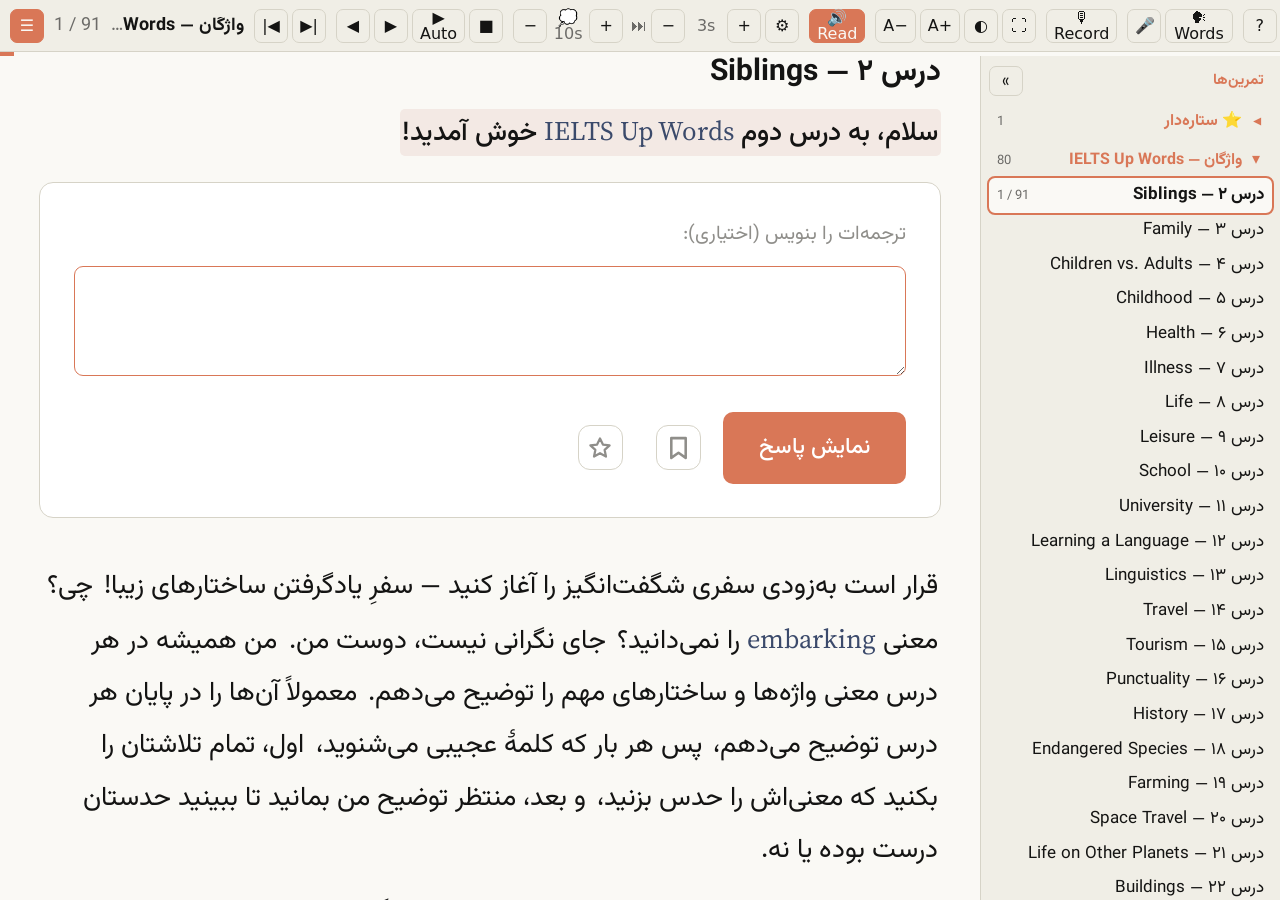
==== app/index.html @ 34c9c0f1 "ضبط صدای فارسی با صدای خودت — record.html، API صدا در serve.py، پخش در درس و حالت خودکار هر جملهٔ فا" ====
<!doctype html>
<html lang="en">
<head>
<meta charset="utf-8">
<meta name="viewport" content="width=device-width, initial-scale=1, viewport-fit=cover">
<meta name="theme-color" content="#F0EEE6">
<title>English recall</title>
<link rel="manifest" href="manifest.webmanifest">
<link rel="icon" href="icons/icon-192.png">
<link rel="apple-touch-icon" href="icons/apple-touch-icon.png">
<meta name="apple-mobile-web-app-capable" content="yes">
<meta name="mobile-web-app-capable" content="yes">
<script>
/* the saved theme, before the first paint: the loading cover is already in it */
try {
  var t = JSON.parse(localStorage.getItem("lhf.theme"));
  if (t === "dark" || t === "contrast") document.documentElement.dataset.theme = t;
} catch (e) { /* private window, or nothing saved */ }
</script>
<link rel="stylesheet" href="hands.css">
</head>
<body>
<!-- covers the page until the exercise is at the saved place, in the saved size and theme (boot / bootDone) -->
<div id="boot" class="first" role="status"><i class="ring"></i><b>English recall</b><span id="bootMsg" dir="auto">Loading…</span></div>
<header id="bar">
  <button id="sideBtn" data-cmd="side" title="All exercises: expand / shrink / hide the sidebar (E or L)">☰</button>
  <div id="where" dir="rtl"></div>
  <!-- on a phone this group is the bar at the bottom of the screen -->
  <div class="group" id="transport">
    <button data-cmd="prev" title="Previous sentence (Shift+Space)">◀</button>
    <button data-cmd="step" title="Answer, then next sentence (Space)">▶</button>
    <button id="auto" data-cmd="auto" title="Auto mode: play / pause (P, or say “play” / “pause”)">▶ Auto</button>
    <button data-cmd="quiet" title="Stop auto mode and reading aloud (Esc, or say “stop”)">■</button>
  </div>
  <button id="moreBtn" data-cmd="more" title="More controls">⋯</button>
  <!-- wide window: part of the bar. Narrower: the sheet that ⋯ opens -->
  <div id="more">
    <div class="group touch" data-label="This sentence">
      <button data-cmd="answer" title="Show the answer (A)">Answer</button>
      <button data-cmd="skip" title="Next sentence without the answer (S)">Skip</button>
      <button data-cmd="repeat" title="Read the English sentence again (R)">🔁 Repeat</button>
      <button data-cmd="word" title="Read the next target word (W)">🗣 Word</button>
      <button data-cmd="bookmark" title="Bookmark on / off (C)">🔖</button>
      <button data-cmd="star" title="Star on / off: starred sentences are drilled together in “⭐ ستاره‌دار” (X, or say “star”)">⭐</button>
      <button data-cmd="anki" title="Add the sentence to Anki (+)">+ Anki</button>
    </div>
    <div class="group touch" data-label="Earbud / headset buttons: play-pause = auto mode · next / previous = sentence">
      <button id="remote" data-cmd="remote" title="Earbud / headset buttons drive the drill: on / off">🎧 Earbuds</button>
    </div>
    <div class="group nav" data-label="Lesson / exercise">
      <button data-cmd="prevLesson" title="Previous lesson ([)">|◀</button>
      <button data-cmd="nextLesson" title="Next lesson (])">▶|</button>
    </div>
    <div class="group" data-label="Auto mode: time to think · wait after the answer">
      <button data-cmd="slower" title="More time to think (−)">−</button>
      <span id="pace" title="Time to think before the answer"></span>
      <button data-cmd="faster" title="Less time to think (=)">+</button>
      <span class="sep" title="Wait after the answer">⏭</span>
      <button data-cmd="shorterWait" title="Shorter wait after the answer (;, or say “shorter”)">−</button>
      <span id="after" title="Wait after the answer, then the next sentence"></span>
      <button data-cmd="longerWait" title="Longer wait after the answer (', or say “longer”)">+</button>
      <button data-cmd="settings" title="Auto-mode settings (O, or say “settings”)">⚙</button>
    </div>
    <div class="group" data-label="Answer">
      <button id="speak" data-cmd="speakAnswers" title="Read the English answer aloud when it shows: on / off (V)">🔊 Read</button>
    </div>
    <div class="group" data-label="Look">
      <button data-cmd="smaller" title="Smaller text (,)">A−</button>
      <button data-cmd="bigger" title="Bigger text (.)">A+</button>
      <button data-cmd="theme" title="Theme (T)">◐</button>
      <button data-cmd="fullscreen" title="Fullscreen (F)">⛶</button>
    </div>
    <div class="group" data-label="Your voice">
      <button data-cmd="record" title="Record the Persian sentences in your own voice">🎙 Record</button>
    </div>
    <div class="group" id="micGroup" data-label="Voice commands">
      <button id="mic" data-cmd="mic" title="Voice commands (M)">🎤</button>
      <select id="micDev" title="Microphone"></select>
      <button data-cmd="words" title="What you can say (G, or say “commands”)">🗣 Words</button>
    </div>
    <button data-cmd="help" title="Help (?)">?</button>
  </div>
</header>
<div id="backdrop" hidden></div>
<div id="progress"><div></div></div>

<iframe id="lesson" title="Lesson"></iframe>
<nav id="exercises" hidden dir="rtl" aria-label="Exercises"></nav>
<div id="toast" dir="auto"></div>
<div id="clock" hidden aria-live="off"><span class="icon"></span><span class="label"></span><i></i></div>

<div id="settings" hidden role="dialog" aria-labelledby="setTitle">
  <h2 id="setTitle">Auto mode</h2>
  <div id="setList"></div>
  <p id="setFlow"></p>
  <p class="rules">The countdown waits while the answer is being read aloud, while a panel like this one is open, and
    while you are typing in the typing box, so its time is always quiet time. Any move (next, previous, skip, a click
    on a sentence) starts the time of the new step afresh. “pause” keeps the step and its time; “play” goes on.</p>
  <div class="acts">
    <button id="setTry" data-say="This is how fast the English answers are read aloud.">🔊 Try the speed</button>
    <button id="setDefaults">Defaults</button>
    <button id="setClose">Close (Esc)</button>
  </div>
</div>

<div id="words" hidden role="dialog" aria-labelledby="wordsTitle">
  <h2 id="wordsTitle">What you can say</h2>
  <p id="wordsStatus"></p>
  <div id="wordsList"></div>
  <p class="rules">Say each one <b>on its own</b>, with a short pause before and after it. Inside a sentence it is
    ignored, so the English answers you say aloud do not count. The mic does not listen while an answer is
    being read aloud. The toast at the bottom left shows what was heard: a word with “?” was not sure enough
    and nothing happened. Close this list with Esc, a click, G, or by saying “commands”.</p>
</div>

<div id="help" hidden>
  <h2>Hands-free drills</h2>
  <table>
    <tr><th>Say</th><th>Key</th><th>Does</th></tr>
    <tr><td>next</td><td>Space Enter → N</td><td>show the answer; when it is shown, go to the next sentence</td></tr>
    <tr><td>previous</td><td>Shift+Space ← B</td><td>previous sentence, answer shown</td></tr>
    <tr><td>answer / show</td><td>A</td><td>show the answer only</td></tr>
    <tr><td>skip</td><td>S</td><td>next sentence without the answer</td></tr>
    <tr><td>repeat</td><td>R</td><td>read the English sentence again</td></tr>
    <tr><td>pronounce</td><td>W</td><td>read the next target word (1, 2, … again)</td></tr>
    <tr><td>play / start / resume / continue</td><td>P</td><td>auto mode: think time → answer read aloud → a short wait → next sentence; after a pause, go on</td></tr>
    <tr><td>pause / wait / hold</td><td>P</td><td>pause auto mode where it is</td></tr>
    <tr><td>stop</td><td>Esc</td><td>stop reading aloud and turn auto mode off</td></tr>
    <tr><td>faster / slower</td><td>= −</td><td>less / more time to think in auto mode</td></tr>
    <tr><td>shorter / longer</td><td>; '</td><td>shorter / longer wait after the answer in auto mode</td></tr>
    <tr><td>settings</td><td>O</td><td>auto-mode settings: think time, per word, read aloud, times, speed, wait after</td></tr>
    <tr><td>bookmark</td><td>C</td><td>checkpoint 🔖 on / off</td></tr>
    <tr><td>star</td><td>X *</td><td>star ⭐ on / off: every starred sentence is in “⭐ ستاره‌دار”, first in the sidebar, drilled like any exercise</td></tr>
    <tr><td>save card</td><td>+</td><td>add the sentence to the Anki deck “sentences”</td></tr>
    <tr><td>next lesson / previous lesson</td><td>] [</td><td>the next / previous exercise in the sidebar, at your place in it</td></tr>
    <tr><td>bigger / smaller</td><td>. ,</td><td>text size</td></tr>
    <tr><td>commands</td><td>G</td><td>the list of voice words and what each one does (🗣 Words)</td></tr>
    <tr><td></td><td>↓ ↑ PageDown</td><td>scroll a long answer</td></tr>
    <tr><td></td><td>V</td><td>read the English answer aloud when it shows: on / off (the “🔊 Read” button)</td></tr>
    <tr><td></td><td>T F M</td><td>theme, fullscreen, microphone</td></tr>
    <tr><td></td><td>E L</td><td>sidebar of all exercises: expanded → shrunk to numbers → hidden. Click a group to open it, an exercise to switch to it; auto mode stops at the end of each exercise</td></tr>
  </table>
  <p class="touchHelp">By touch: tap anywhere on the lesson that is not a sentence or a button to show the answer, and
    again to go on. While auto mode is on, a tap on a sentence does the same (press and hold a sentence to jump to it). ◀ ▶ at the bottom do the same, and so does swiping sideways (right = next, left = previous).
    With 🎧 Earbuds on (in ⋯), the earbud buttons work too: play / pause = auto mode, next / previous = sentence. ⋯ holds every other control, ☰ the list of all exercises. Tap here to close.</p>
  <p class="voiceHelp">Say a command on its own, with a short pause around it. Voice runs offline on this laptop (Vosk) and
    does not listen while an answer is being read aloud. The toast at the bottom left shows what it heard;
    a word with “?” was ignored. Your place in every lesson, text size, theme and mic are remembered.</p>
</div>

<script src="stars.js"></script>
<script src="hands.js"></script>
</body>
</html>
---- app/hands.css ----
/* the hands-free shell: bar, lesson frame, lessons panel, toast, help. The lesson itself gets frame.css. */
@font-face { font-family: "Vazirmatn"; src: url(fonts/Vazirmatn-Regular.ttf); font-weight: 400; }
@font-face { font-family: "Vazirmatn"; src: url(fonts/Vazirmatn-Bold.ttf); font-weight: 700; }

:root {
  --bg: #FAF9F5; --fg: #141413; --muted: #6C6B68; --panel: #F0EEE6; --line: #D6D3C7; --accent: #D97757;
}
:root[data-theme="dark"], :root[data-theme="contrast"] { color-scheme: dark; }
:root[data-theme="dark"] {
  --bg: #15171a; --fg: #e9e4da; --muted: #9a9488; --panel: #202328; --line: #33373e; --accent: #ff8a5c;
}
:root[data-theme="contrast"] {
  --bg: #000; --fg: #fff; --muted: #ccc; --panel: #111; --line: #555; --accent: #ffea00;
}

* { box-sizing: border-box; touch-action: manipulation; }
:root { --bot: 0px; }   /* height of the bottom bar (phones) */
html, body { height: 100%; overscroll-behavior: none; }   /* a sideways swipe is "next", not the browser's "back" */
body { margin: 0; overflow: hidden; background: var(--bg); color: var(--fg); font-family: system-ui, sans-serif; }

#bar {
  position: fixed; inset: 0 0 auto 0; z-index: 20; height: 52px;
  display: flex; align-items: center; gap: 10px; padding: 0 10px;
  background: var(--panel); border-bottom: 1px solid var(--line); font-size: 16px; line-height: 1;
}
#bar button, #bar select {
  font: inherit; color: var(--fg); background: transparent; border: 1px solid var(--line);
  border-radius: 7px; height: 34px; min-width: 34px; padding: 0 7px; cursor: pointer;
}
@media (hover: hover) { #bar button:hover { border-color: var(--accent); } }
@media (pointer: coarse) { #bar button, #bar select { height: 42px; min-width: 42px; } }
#bar select { max-width: 120px; }
#bar .group { display: flex; align-items: center; gap: 4px; }
#where {
  flex: 1; min-width: 190px; display: flex; gap: 10px; align-items: baseline; white-space: nowrap; color: var(--muted);
  font-family: "Vazirmatn", system-ui, sans-serif; font-size: 18px;
}
#where .t { min-width: 0; overflow: hidden; text-overflow: ellipsis; }
#where .count { flex: none; }
/* wide window: #more is simply part of the bar, in the old order */
#more { display: contents; }
#more .touch, #moreBtn { display: none; }
#sideBtn, #where { order: -2; }
#more .nav { order: -1; }
#moreBtn.on { background: var(--accent); color: var(--bg); border-color: var(--accent); }
#backdrop { position: fixed; inset: 0; z-index: 14; }
#backdrop[hidden] { display: none; }
#where b { color: var(--fg); }
#where .count { direction: ltr; unicode-bidi: isolate; font-variant-numeric: tabular-nums; }
#pace, #after { min-width: 34px; text-align: center; color: var(--muted); font-variant-numeric: tabular-nums; }
#auto.on, #speak.on, #sideBtn.on, #remote.on { background: var(--accent); color: var(--bg); border-color: var(--accent); }
#mic.on { background: #2f8f3a; border-color: #2f8f3a; }
#mic.loading { background: #a0761a; border-color: #a0761a; }
#progress { position: fixed; top: 52px; left: 0; right: 0; height: 4px; z-index: 20; }
#progress div { height: 100%; width: 0; background: var(--accent); }

#lesson, #boot:not(.first) {
  position: fixed; top: 56px; left: 0; width: 100%; border: 0; background: var(--bg);
  height: calc(100% - 56px - var(--bot)); height: calc(100dvh - 56px - var(--bot));
}

/* the loading cover: the whole window at the start (.first), later only the lesson frame while an exercise loads */
#boot {
  z-index: 5; display: flex; flex-direction: column; align-items: center; justify-content: center; gap: 14px;
  padding: 0 20px; text-align: center; color: var(--muted); background: var(--bg);
  font-family: "Vazirmatn", system-ui, sans-serif; font-size: 17px; line-height: 1.5;
}
#boot.first { position: fixed; inset: 0; z-index: 60; }
#boot.done { opacity: 0; visibility: hidden; pointer-events: none; transition: opacity .2s ease, visibility 0s .2s; }
#boot b { color: var(--fg); font-size: 22px; font-family: system-ui, sans-serif; }
#boot .ring {
  width: 44px; height: 44px; border-radius: 50%; border: 4px solid var(--line); border-top-color: var(--accent);
  animation: bootSpin .9s linear infinite;
}
/* switching exercise: a quick load shows only the plain background, the ring comes after a moment */
#boot:not(.first) b { display: none; }
#boot:not(.first) > * { opacity: 0; }
#boot:not(.first):not(.done) > * { animation: bootIn .2s .15s forwards; }
#boot:not(.first):not(.done) .ring { animation: bootSpin .9s linear infinite, bootIn .2s .15s forwards; }
@keyframes bootSpin { to { transform: rotate(360deg); } }
@keyframes bootIn { to { opacity: 1; } }
@media (prefers-reduced-motion: reduce) { #boot .ring { animation: none !important; opacity: 1; } }

@media (pointer: coarse) { #exercises .item, #exercises .gh { padding-top: 9px; padding-bottom: 9px; } }

/* exercises sidebar: docked beside the lesson, for a page that holds several exercises */
:root { --side: 300px; }
#exercises {
  position: fixed; top: 56px; bottom: 0; right: 0; width: var(--side); z-index: 10; overflow: auto;
  background: var(--panel); border-left: 1px solid var(--line); padding: 6px 8px 40px;
  font-family: "Vazirmatn", system-ui, sans-serif; font-size: 17px; line-height: 1.45;
}
#exercises[hidden] { display: none; }
#exercises .head { display: flex; align-items: center; gap: 6px; position: sticky; top: -6px; z-index: 1; background: var(--panel); padding: 4px 0; }
#exercises h4 { flex: 1; margin: 0 8px; color: var(--accent); font-size: 15px; }
#exercises .head button {
  font: inherit; line-height: 1; color: var(--fg); background: transparent; border: 1px solid var(--line);
  border-radius: 7px; height: 30px; min-width: 34px; cursor: pointer;
}
#exercises .head button:hover { border-color: var(--accent); }
/* groups: one per collection, closed until opened (the one you are in opens by itself) */
#exercises .gh {
  display: flex; gap: 6px; align-items: baseline; padding: 6px 8px; margin-top: 4px; border-radius: 6px; cursor: pointer;
  color: var(--accent); font-weight: 700; font-size: .94em; user-select: none;
}
@media (hover: hover) { #exercises .gh:hover { background: var(--bg); } }
#exercises .gt { flex: 1; overflow: hidden; white-space: nowrap; text-overflow: ellipsis; }
#exercises .gc { flex: none; color: var(--muted); font-size: 13px; font-weight: 400; font-variant-numeric: tabular-nums; }
#exercises .caret { flex: none; width: 1em; text-align: center; transition: transform .15s; }
#exercises .grp.closed .caret { transform: rotate(90deg); }
#exercises .grp.closed .item { display: none; }
body.side-small #exercises .gt, body.side-small #exercises .gc { display: none; }
body.side-small #exercises .gh { justify-content: center; padding: 4px 0; border-top: 1px solid var(--line); border-radius: 0; }
#exercises .num { display: none; flex: 1; text-align: center; font-variant-numeric: tabular-nums; }
/* shrunk: a strip of lesson numbers (the title is the tooltip) */
body.side-small { --side: 62px; }
body.side-small #exercises { padding: 6px 5px 40px; }
body.side-small #exercises h4, body.side-small #exercises .title, body.side-small #exercises .prog { display: none; }
body.side-small #exercises .head { justify-content: center; }
body.side-small #exercises .head button { flex: 1; }
body.side-small #exercises .num { display: block; }
body.side-small #exercises .item { padding: 5px 2px; }
#exercises .item { display: flex; gap: 8px; align-items: baseline; padding: 5px 8px; border-radius: 6px; cursor: pointer; }
@media (hover: hover) { #exercises .item:hover { background: var(--bg); } }
#exercises .item.cur { background: var(--bg); outline: 2px solid var(--accent); font-weight: 700; }
#exercises .title { flex: 1; overflow: hidden; white-space: nowrap; text-overflow: ellipsis; }
#exercises .done { color: #2f8f3a; }
#exercises .prog { flex: none; direction: ltr; color: var(--muted); font-size: 13px; font-weight: 400; font-variant-numeric: tabular-nums; }
body.side #lesson, body.side #boot:not(.first) { width: calc(100% - var(--side)); }
body.side #clock { right: calc(var(--side) + 26px); }
@media (max-width: 1000px) { :root { --side: 210px; } #exercises { font-size: 15px; } }
@media (max-width: 1000px) { body.side-small { --side: 54px; } }

/* toast: what the voice heard, what happened */
#toast {
  position: fixed; bottom: 26px; left: 26px; z-index: 30; padding: 10px 18px; border-radius: 10px;
  background: var(--fg); color: var(--bg); font-size: 22px; font-family: "Vazirmatn", system-ui, sans-serif; line-height: 1.4;
  opacity: 0; transition: opacity .25s; pointer-events: none; max-width: 70vw;
}
#toast.show { opacity: .93; }

#help {
  position: fixed; z-index: 45; top: 50%; left: 50%; transform: translate(-50%, -50%); width: min(820px, 94vw);
  max-height: 92vh; overflow: auto;
  background: var(--panel); border: 1px solid var(--line); border-radius: 14px; padding: 20px 28px;
  font-size: 17px; line-height: 1.5; box-shadow: 0 20px 60px rgba(0,0,0,.35);
}
#help[hidden] { display: none; }
#help h2 { margin: 0 0 .5em; font-size: 22px; }
#help table { border-collapse: collapse; width: 100%; }
#help th, #help td { text-align: left; padding: 5px 10px; border-bottom: 1px solid var(--line); }
#help td:first-child { font-weight: 700; color: var(--accent); }

/* the voice dialog: big enough to read from a distance */
#words {
  position: fixed; z-index: 45; top: 50%; left: 50%; transform: translate(-50%, -50%); width: min(1500px, 96vw);
  max-height: 94vh; overflow: auto;
  background: var(--panel); border: 1px solid var(--line); border-radius: 14px; padding: 16px 26px 18px;
  font-size: 19px; line-height: 1.35; box-shadow: 0 20px 60px rgba(0,0,0,.35);
}
#words[hidden] { display: none; }
#words h2 { margin: 0 0 .15em; font-size: 26px; }
#wordsStatus { margin: 0 0 .5em; color: var(--muted); }
#wordsList { display: grid; grid-auto-flow: column; grid-template-rows: repeat(var(--rows), auto); column-gap: 34px; }
#words .w {
  display: grid; grid-template-columns: 215px 1fr auto; gap: 12px; align-items: baseline;
  padding: 6px 6px; border-top: 1px solid var(--line); border-radius: 4px;
}
#words .phrase { font-size: 24px; font-weight: 700; color: var(--accent); white-space: nowrap; }
#words .or { font-size: 15px; font-weight: 400; color: var(--muted); }
#words .keys { white-space: nowrap; }
#words kbd {
  font: 14px system-ui, sans-serif; padding: 1px 6px; border: 1px solid var(--line); border-radius: 5px;
  background: var(--bg); color: var(--fg);
}
#words .w.hit { animation: heard 1.6s ease-out; }
@keyframes heard { from { background: color-mix(in srgb, #2f8f3a 45%, transparent); } to { background: transparent; } }
#words .rules { margin: .7em 0 0; font-size: 16px; color: var(--muted); line-height: 1.5; }
@media (max-width: 1000px) { #wordsList { grid-auto-flow: row; grid-template-rows: none; } }
@media (max-height: 800px) {
  #words { font-size: 17px; padding: 12px 22px 14px; }
  #words .w { padding: 4px 6px; grid-template-columns: 190px 1fr auto; }
  #words .phrase { font-size: 21px; }
  #words .rules { margin-top: .5em; font-size: 14px; line-height: 1.4; }
}

/* auto mode: the play / pause button, and a countdown big enough to read from across the room */
#auto { min-width: 96px; }
#auto.paused { border-color: var(--accent); color: var(--accent); border-width: 2px; }
#clock {
  position: fixed; right: 26px; bottom: 26px; z-index: 25; display: flex; align-items: center; gap: 10px;
  min-width: 150px; padding: 10px 20px 14px; border-radius: 14px; overflow: hidden;
  background: var(--panel); border: 2px solid var(--line); color: var(--fg);
  font: 700 38px/1 system-ui, sans-serif; font-variant-numeric: tabular-nums; box-shadow: 0 6px 24px rgba(0,0,0,.18);
  pointer-events: none;
}
#clock[hidden] { display: none; }
#clock .icon { font-size: 32px; }
#clock .label { font-size: 30px; }
#clock i { position: absolute; left: 0; bottom: 0; height: 6px; width: calc(100% * var(--done, 0)); background: var(--accent); }
#clock.answer i { background: #2f8f3a; }

/* auto-mode settings */
#settings {
  position: fixed; z-index: 45; top: 50%; left: 50%; transform: translate(-50%, -50%); width: min(860px, 96vw);
  max-height: 94vh; overflow: auto;
  background: var(--panel); border: 1px solid var(--line); border-radius: 14px; padding: 18px 28px 20px;
  font-size: 20px; line-height: 1.4; box-shadow: 0 20px 60px rgba(0,0,0,.35);
}
#settings[hidden] { display: none; }
#settings h2 { margin: 0 0 .4em; font-size: 26px; }
#settings .row {
  display: grid; grid-template-columns: 1fr 48px 150px 48px; gap: 10px; align-items: center;
  padding: 7px 0; border-top: 1px solid var(--line);
}
#settings .row b { text-align: center; color: var(--accent); font-size: 23px; font-variant-numeric: tabular-nums; }
#settings button {
  font: inherit; color: var(--fg); background: var(--bg); border: 1px solid var(--line); border-radius: 8px;
  height: 42px; padding: 0 14px; cursor: pointer;
}
#settings .row button { font-size: 24px; padding: 0; }
#settings button:hover:not(:disabled) { border-color: var(--accent); }
#settings button:disabled { opacity: .35; cursor: default; }
#settings button.on { background: var(--accent); color: var(--bg); border-color: var(--accent); }
#setFlow { margin: .7em 0 .3em; padding: 8px 12px; border-radius: 8px; background: var(--bg); font-size: 18px; }
#settings .rules { margin: .5em 0 .8em; font-size: 15px; color: var(--muted); line-height: 1.5; }
#settings .acts { display: flex; gap: 10px; flex-wrap: wrap; }
@media (max-width: 700px) { #settings .row { grid-template-columns: 1fr 42px 110px 42px; font-size: 17px; } }
#bar .sep { color: var(--muted); margin-left: 4px; }
@media (min-width: 1251px) and (max-width: 1500px) { #micDev { display: none; } }

/* ---------- narrower than the full bar: everything but the transport goes into the ⋯ sheet ---------- */
@media (max-width: 1250px) {
  #moreBtn { display: block; }
  #more {
    display: none; position: fixed; top: 60px; right: 8px; z-index: 40; width: min(430px, calc(100vw - 16px));
    max-height: calc(100dvh - 68px - var(--bot)); overflow: auto; flex-wrap: wrap; align-items: center; gap: 12px 10px;
    padding: 12px 14px 14px; background: var(--panel); border: 1px solid var(--line); border-radius: 12px;
    box-shadow: 0 14px 44px rgba(0,0,0,.3);
  }
  body.more #more { display: flex; }
  #more .touch { display: flex; }
  #more .group { width: 100%; flex-wrap: wrap; gap: 6px; }
  #more .group::before { content: attr(data-label); width: 100%; font-size: 12px; color: var(--muted); letter-spacing: .02em; }
  #more .nav { order: 0; }
  #more button, #more select { height: 44px; min-width: 46px; padding: 0 11px; }
  #more select { max-width: 100%; flex: 1; }
  #pace, #after { min-width: 46px; }
}

/* ---------- phone: transport at the bottom, sidebar as a drawer, dialogs full screen ---------- */
@media (max-width: 700px) {
  :root { --bot: calc(62px + env(safe-area-inset-bottom, 0px)); }
  #bar { gap: 6px; padding: 0 8px; }
  #where { min-width: 0; font-size: 15px; gap: 8px; }
  #where.multi b, #where.multi .arrow { display: none; }   /* the exercise's own title is enough */
  #where.multi .part { color: var(--fg); font-weight: 700; }
  #where .count { font-size: 13px; }
  #transport {
    position: fixed; left: 0; right: 0; bottom: 0; height: var(--bot); gap: 8px;
    padding: 7px 10px calc(7px + env(safe-area-inset-bottom, 0px));
    background: var(--panel); border-top: 1px solid var(--line);
  }
  #transport button { flex: 1; height: 48px; min-width: 0; font-size: 19px; border-radius: 10px; }
  #transport [data-cmd="step"] { flex: 2.2; background: var(--accent); color: var(--bg); border-color: var(--accent); font-size: 22px; }
  #transport #auto { flex: 1.7; min-width: 0; font-size: 16px; }
  #transport [data-cmd="quiet"] { flex: .8; }
  #backdrop { background: rgba(0,0,0,.4); }
  #exercises { z-index: 16; width: min(340px, 86vw); bottom: var(--bot); font-size: 17px; box-shadow: -8px 0 30px rgba(0,0,0,.25); }
  #exercises .head button { display: none; }             /* a drawer does not shrink */
  #toast { left: 12px; right: 12px; bottom: calc(var(--bot) + 12px); max-width: none; font-size: 16px; padding: 9px 14px; }
  body.auto #toast { right: 122px; }
  #clock { bottom: calc(var(--bot) + 12px); right: 10px; min-width: 0; gap: 6px; padding: 7px 12px 11px; font-size: 22px; border-radius: 11px; opacity: .94; }
  #clock .icon { font-size: 19px; }
  #clock .label { font-size: 20px; }
  #settings, #words, #help {
    top: 0; left: 0; transform: none; width: 100%; height: 100%; height: 100dvh; max-height: none;
    border: 0; border-radius: 0; padding: 14px 16px calc(22px + env(safe-area-inset-bottom, 0px)); font-size: 16px;
  }
  #settings h2, #words h2, #help h2 { font-size: 21px; }
  #settings .row { grid-template-columns: 1fr 44px 78px 44px; gap: 6px; font-size: 16px; }
  #settings .row b { font-size: 18px; }
  #settings button { height: 44px; }
  #setFlow { font-size: 15px; }
  #settings .acts button { flex: 1; white-space: nowrap; padding: 0 8px; }
  #words .w { grid-template-columns: 1fr; gap: 1px; padding: 7px 4px; }
  #words .phrase { font-size: 19px; white-space: normal; }
  #words .keys { display: none; }
  #help { font-size: 15px; }
  #help th:nth-child(2), #help td:nth-child(2), #help tr:has(td:first-child:empty) { display: none; }   /* no keys on a phone */
  #help th, #help td { padding: 6px 6px; }
}
#help .touchHelp { display: none; }
@media (pointer: coarse) { #help .touchHelp { display: block; } }
#bar [hidden] { display: none !important; }
/* no microphone on this device: nothing about voice is shown */
body.no-voice #help th:first-child, body.no-voice #help td:first-child, body.no-voice #help .voiceHelp { display: none; }
@media (max-width: 700px) { body.no-voice #help table { display: none; } }   /* no voice, no keys: only the touch help */
body.no-voice #help .touchHelp { display: block; }
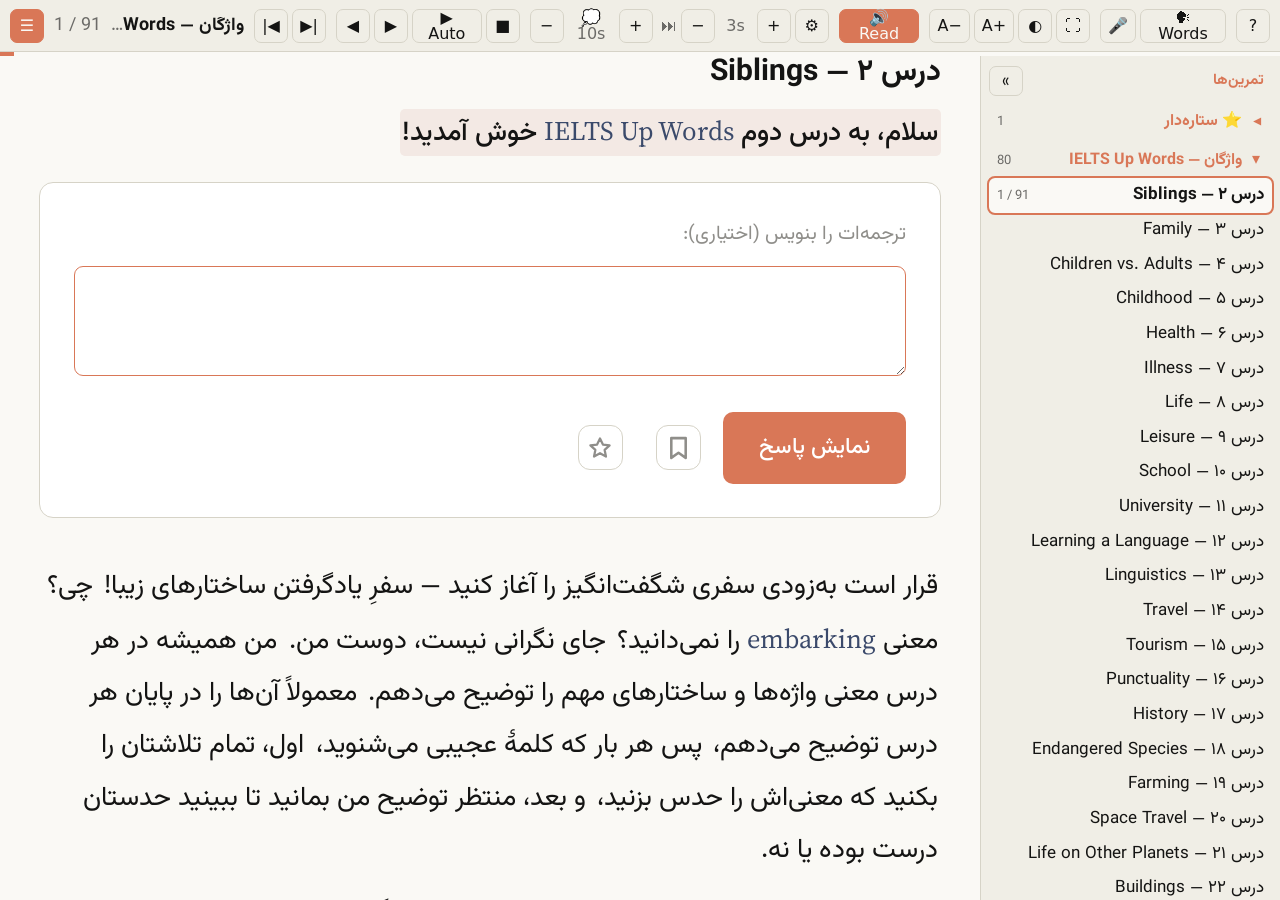
==== commit 2acaf866: "Revert "ضبط صدای فارسی با صدای خودت — record.html، API صدا در serve.py، پخش در درس و حالت خودکار" Th" ====
--- a/app/index.html
+++ b/app/index.html
@@ -69,9 +69,6 @@
       <button data-cmd="bigger" title="Bigger text (.)">A+</button>
       <button data-cmd="theme" title="Theme (T)">◐</button>
       <button data-cmd="fullscreen" title="Fullscreen (F)">⛶</button>
-    </div>
-    <div class="group" data-label="Your voice">
-      <button data-cmd="record" title="Record the Persian sentences in your own voice">🎙 Record</button>
     </div>
     <div class="group" id="micGroup" data-label="Voice commands">
       <button id="mic" data-cmd="mic" title="Voice commands (M)">🎤</button>
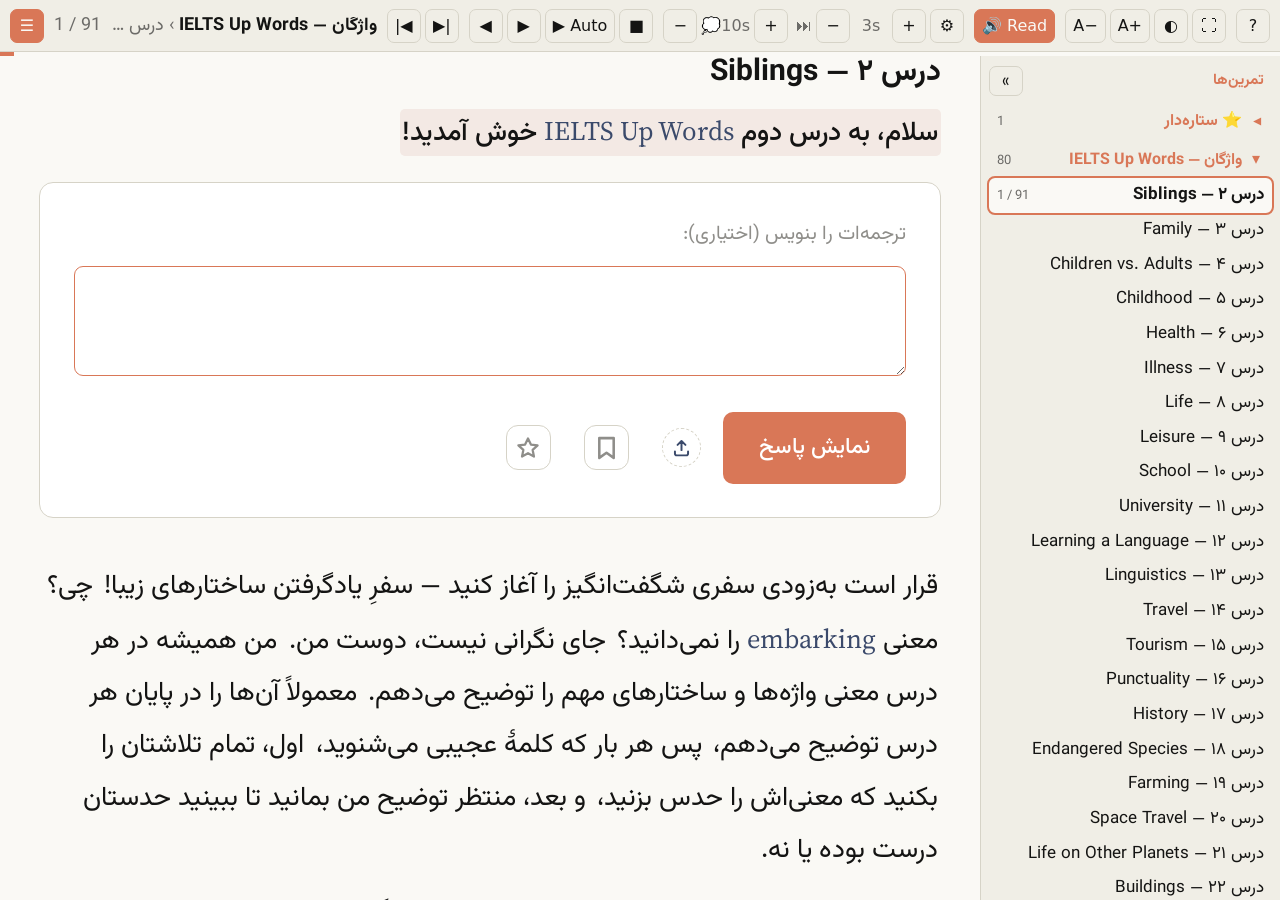
==== commit c22561b4: "Drop voice commands and the sentence answer/skip/repeat/word buttons The mic, its device picker, the" ====
--- a/app/index.html
+++ b/app/index.html
@@ -29,19 +29,15 @@
   <div class="group" id="transport">
     <button data-cmd="prev" title="Previous sentence (Shift+Space)">◀</button>
     <button data-cmd="step" title="Answer, then next sentence (Space)">▶</button>
-    <button id="auto" data-cmd="auto" title="Auto mode: play / pause (P, or say “play” / “pause”)">▶ Auto</button>
-    <button data-cmd="quiet" title="Stop auto mode and reading aloud (Esc, or say “stop”)">■</button>
+    <button id="auto" data-cmd="auto" title="Auto mode: play / pause (P)">▶ Auto</button>
+    <button data-cmd="quiet" title="Stop auto mode and reading aloud (Esc)">■</button>
   </div>
   <button id="moreBtn" data-cmd="more" title="More controls">⋯</button>
   <!-- wide window: part of the bar. Narrower: the sheet that ⋯ opens -->
   <div id="more">
     <div class="group touch" data-label="This sentence">
-      <button data-cmd="answer" title="Show the answer (A)">Answer</button>
-      <button data-cmd="skip" title="Next sentence without the answer (S)">Skip</button>
-      <button data-cmd="repeat" title="Read the English sentence again (R)">🔁 Repeat</button>
-      <button data-cmd="word" title="Read the next target word (W)">🗣 Word</button>
       <button data-cmd="bookmark" title="Bookmark on / off (C)">🔖</button>
-      <button data-cmd="star" title="Star on / off: starred sentences are drilled together in “⭐ ستاره‌دار” (X, or say “star”)">⭐</button>
+      <button data-cmd="star" title="Star on / off: starred sentences are drilled together in “⭐ ستاره‌دار” (X)">⭐</button>
       <button data-cmd="anki" title="Add the sentence to Anki (+)">+ Anki</button>
     </div>
     <div class="group touch" data-label="Earbud / headset buttons: play-pause = auto mode · next / previous = sentence">
@@ -56,10 +52,10 @@
       <span id="pace" title="Time to think before the answer"></span>
       <button data-cmd="faster" title="Less time to think (=)">+</button>
       <span class="sep" title="Wait after the answer">⏭</span>
-      <button data-cmd="shorterWait" title="Shorter wait after the answer (;, or say “shorter”)">−</button>
+      <button data-cmd="shorterWait" title="Shorter wait after the answer (;)">−</button>
       <span id="after" title="Wait after the answer, then the next sentence"></span>
-      <button data-cmd="longerWait" title="Longer wait after the answer (', or say “longer”)">+</button>
-      <button data-cmd="settings" title="Auto-mode settings (O, or say “settings”)">⚙</button>
+      <button data-cmd="longerWait" title="Longer wait after the answer (')">+</button>
+      <button data-cmd="settings" title="Auto-mode settings (O)">⚙</button>
     </div>
     <div class="group" data-label="Answer">
       <button id="speak" data-cmd="speakAnswers" title="Read the English answer aloud when it shows: on / off (V)">🔊 Read</button>
@@ -69,11 +65,6 @@
       <button data-cmd="bigger" title="Bigger text (.)">A+</button>
       <button data-cmd="theme" title="Theme (T)">◐</button>
       <button data-cmd="fullscreen" title="Fullscreen (F)">⛶</button>
-    </div>
-    <div class="group" id="micGroup" data-label="Voice commands">
-      <button id="mic" data-cmd="mic" title="Voice commands (M)">🎤</button>
-      <select id="micDev" title="Microphone"></select>
-      <button data-cmd="words" title="What you can say (G, or say “commands”)">🗣 Words</button>
     </div>
     <button data-cmd="help" title="Help (?)">?</button>
   </div>
@@ -91,8 +82,8 @@
   <div id="setList"></div>
   <p id="setFlow"></p>
   <p class="rules">The countdown waits while the answer is being read aloud, while a panel like this one is open, and
-    while you are typing in the typing box, so its time is always quiet time. Any move (next, previous, skip, a click
-    on a sentence) starts the time of the new step afresh. “pause” keeps the step and its time; “play” goes on.</p>
+    while you are typing in the typing box, so its time is always quiet time. Any move (next, previous, a click
+    on a sentence) starts the time of the new step afresh. Pause (P) keeps the step and its time; P again goes on.</p>
   <div class="acts">
     <button id="setTry" data-say="This is how fast the English answers are read aloud.">🔊 Try the speed</button>
     <button id="setDefaults">Defaults</button>
@@ -100,49 +91,31 @@
   </div>
 </div>
 
-<div id="words" hidden role="dialog" aria-labelledby="wordsTitle">
-  <h2 id="wordsTitle">What you can say</h2>
-  <p id="wordsStatus"></p>
-  <div id="wordsList"></div>
-  <p class="rules">Say each one <b>on its own</b>, with a short pause before and after it. Inside a sentence it is
-    ignored, so the English answers you say aloud do not count. The mic does not listen while an answer is
-    being read aloud. The toast at the bottom left shows what was heard: a word with “?” was not sure enough
-    and nothing happened. Close this list with Esc, a click, G, or by saying “commands”.</p>
-</div>
-
 <div id="help" hidden>
-  <h2>Hands-free drills</h2>
+  <h2>Keys and touch</h2>
   <table>
-    <tr><th>Say</th><th>Key</th><th>Does</th></tr>
-    <tr><td>next</td><td>Space Enter → N</td><td>show the answer; when it is shown, go to the next sentence</td></tr>
-    <tr><td>previous</td><td>Shift+Space ← B</td><td>previous sentence, answer shown</td></tr>
-    <tr><td>answer / show</td><td>A</td><td>show the answer only</td></tr>
-    <tr><td>skip</td><td>S</td><td>next sentence without the answer</td></tr>
-    <tr><td>repeat</td><td>R</td><td>read the English sentence again</td></tr>
-    <tr><td>pronounce</td><td>W</td><td>read the next target word (1, 2, … again)</td></tr>
-    <tr><td>play / start / resume / continue</td><td>P</td><td>auto mode: think time → answer read aloud → a short wait → next sentence; after a pause, go on</td></tr>
-    <tr><td>pause / wait / hold</td><td>P</td><td>pause auto mode where it is</td></tr>
-    <tr><td>stop</td><td>Esc</td><td>stop reading aloud and turn auto mode off</td></tr>
-    <tr><td>faster / slower</td><td>= −</td><td>less / more time to think in auto mode</td></tr>
-    <tr><td>shorter / longer</td><td>; '</td><td>shorter / longer wait after the answer in auto mode</td></tr>
-    <tr><td>settings</td><td>O</td><td>auto-mode settings: think time, per word, read aloud, times, speed, wait after</td></tr>
-    <tr><td>bookmark</td><td>C</td><td>checkpoint 🔖 on / off</td></tr>
-    <tr><td>star</td><td>X *</td><td>star ⭐ on / off: every starred sentence is in “⭐ ستاره‌دار”, first in the sidebar, drilled like any exercise</td></tr>
-    <tr><td>save card</td><td>+</td><td>add the sentence to the Anki deck “sentences”</td></tr>
-    <tr><td>next lesson / previous lesson</td><td>] [</td><td>the next / previous exercise in the sidebar, at your place in it</td></tr>
-    <tr><td>bigger / smaller</td><td>. ,</td><td>text size</td></tr>
-    <tr><td>commands</td><td>G</td><td>the list of voice words and what each one does (🗣 Words)</td></tr>
-    <tr><td></td><td>↓ ↑ PageDown</td><td>scroll a long answer</td></tr>
-    <tr><td></td><td>V</td><td>read the English answer aloud when it shows: on / off (the “🔊 Read” button)</td></tr>
-    <tr><td></td><td>T F M</td><td>theme, fullscreen, microphone</td></tr>
-    <tr><td></td><td>E L</td><td>sidebar of all exercises: expanded → shrunk to numbers → hidden. Click a group to open it, an exercise to switch to it; auto mode stops at the end of each exercise</td></tr>
+    <tr><th>Key</th><th>Does</th></tr>
+    <tr><td>Space Enter → N</td><td>show the answer; when it is shown, go to the next sentence</td></tr>
+    <tr><td>Shift+Space ← B</td><td>previous sentence, answer shown</td></tr>
+    <tr><td>P</td><td>auto mode: think time → answer read aloud → a short wait → next sentence. P pauses where it is; P again goes on</td></tr>
+    <tr><td>Esc</td><td>stop reading aloud and turn auto mode off</td></tr>
+    <tr><td>= −</td><td>less / more time to think in auto mode</td></tr>
+    <tr><td>; '</td><td>shorter / longer wait after the answer in auto mode</td></tr>
+    <tr><td>O</td><td>auto-mode settings: think time, per word, read aloud, times, speed, wait after</td></tr>
+    <tr><td>C</td><td>checkpoint 🔖 on / off</td></tr>
+    <tr><td>X *</td><td>star ⭐ on / off: every starred sentence is in “⭐ ستاره‌دار”, first in the sidebar, drilled like any exercise</td></tr>
+    <tr><td>+</td><td>add the sentence to the Anki deck “sentences”</td></tr>
+    <tr><td>] [</td><td>the next / previous exercise in the sidebar, at your place in it</td></tr>
+    <tr><td>. ,</td><td>text size</td></tr>
+    <tr><td>↓ ↑ PageDown</td><td>scroll a long answer</td></tr>
+    <tr><td>V</td><td>read the English answer aloud when it shows: on / off (the “🔊 Read” button)</td></tr>
+    <tr><td>T F</td><td>theme, fullscreen</td></tr>
+    <tr><td>E L</td><td>sidebar of all exercises: expanded → shrunk to numbers → hidden. Click a group to open it, an exercise to switch to it; auto mode stops at the end of each exercise</td></tr>
   </table>
   <p class="touchHelp">By touch: tap anywhere on the lesson that is not a sentence or a button to show the answer, and
     again to go on. While auto mode is on, a tap on a sentence does the same (press and hold a sentence to jump to it). ◀ ▶ at the bottom do the same, and so does swiping sideways (right = next, left = previous).
-    With 🎧 Earbuds on (in ⋯), the earbud buttons work too: play / pause = auto mode, next / previous = sentence. ⋯ holds every other control, ☰ the list of all exercises. Tap here to close.</p>
-  <p class="voiceHelp">Say a command on its own, with a short pause around it. Voice runs offline on this laptop (Vosk) and
-    does not listen while an answer is being read aloud. The toast at the bottom left shows what it heard;
-    a word with “?” was ignored. Your place in every lesson, text size, theme and mic are remembered.</p>
+    With 🎧 Earbuds on (in ⋯), the earbud buttons work too: play / pause = auto mode, next / previous = sentence. ⋯ holds every other control, ☰ the list of all exercises. Tap here to close.
+    Your place in every lesson, text size and theme are remembered.</p>
 </div>
 
 <script src="stars.js"></script>
--- a/app/hands.css
+++ b/app/hands.css
@@ -49,8 +49,6 @@
 #where .count { direction: ltr; unicode-bidi: isolate; font-variant-numeric: tabular-nums; }
 #pace, #after { min-width: 34px; text-align: center; color: var(--muted); font-variant-numeric: tabular-nums; }
 #auto.on, #speak.on, #sideBtn.on, #remote.on { background: var(--accent); color: var(--bg); border-color: var(--accent); }
-#mic.on { background: #2f8f3a; border-color: #2f8f3a; }
-#mic.loading { background: #a0761a; border-color: #a0761a; }
 #progress { position: fixed; top: 52px; left: 0; right: 0; height: 4px; z-index: 20; }
 #progress div { height: 100%; width: 0; background: var(--accent); }
 
@@ -131,7 +129,7 @@
 @media (max-width: 1000px) { :root { --side: 210px; } #exercises { font-size: 15px; } }
 @media (max-width: 1000px) { body.side-small { --side: 54px; } }
 
-/* toast: what the voice heard, what happened */
+/* toast: what just happened */
 #toast {
   position: fixed; bottom: 26px; left: 26px; z-index: 30; padding: 10px 18px; border-radius: 10px;
   background: var(--fg); color: var(--bg); font-size: 22px; font-family: "Vazirmatn", system-ui, sans-serif; line-height: 1.4;
@@ -150,39 +148,6 @@
 #help table { border-collapse: collapse; width: 100%; }
 #help th, #help td { text-align: left; padding: 5px 10px; border-bottom: 1px solid var(--line); }
 #help td:first-child { font-weight: 700; color: var(--accent); }
-
-/* the voice dialog: big enough to read from a distance */
-#words {
-  position: fixed; z-index: 45; top: 50%; left: 50%; transform: translate(-50%, -50%); width: min(1500px, 96vw);
-  max-height: 94vh; overflow: auto;
-  background: var(--panel); border: 1px solid var(--line); border-radius: 14px; padding: 16px 26px 18px;
-  font-size: 19px; line-height: 1.35; box-shadow: 0 20px 60px rgba(0,0,0,.35);
-}
-#words[hidden] { display: none; }
-#words h2 { margin: 0 0 .15em; font-size: 26px; }
-#wordsStatus { margin: 0 0 .5em; color: var(--muted); }
-#wordsList { display: grid; grid-auto-flow: column; grid-template-rows: repeat(var(--rows), auto); column-gap: 34px; }
-#words .w {
-  display: grid; grid-template-columns: 215px 1fr auto; gap: 12px; align-items: baseline;
-  padding: 6px 6px; border-top: 1px solid var(--line); border-radius: 4px;
-}
-#words .phrase { font-size: 24px; font-weight: 700; color: var(--accent); white-space: nowrap; }
-#words .or { font-size: 15px; font-weight: 400; color: var(--muted); }
-#words .keys { white-space: nowrap; }
-#words kbd {
-  font: 14px system-ui, sans-serif; padding: 1px 6px; border: 1px solid var(--line); border-radius: 5px;
-  background: var(--bg); color: var(--fg);
-}
-#words .w.hit { animation: heard 1.6s ease-out; }
-@keyframes heard { from { background: color-mix(in srgb, #2f8f3a 45%, transparent); } to { background: transparent; } }
-#words .rules { margin: .7em 0 0; font-size: 16px; color: var(--muted); line-height: 1.5; }
-@media (max-width: 1000px) { #wordsList { grid-auto-flow: row; grid-template-rows: none; } }
-@media (max-height: 800px) {
-  #words { font-size: 17px; padding: 12px 22px 14px; }
-  #words .w { padding: 4px 6px; grid-template-columns: 190px 1fr auto; }
-  #words .phrase { font-size: 21px; }
-  #words .rules { margin-top: .5em; font-size: 14px; line-height: 1.4; }
-}
 
 /* auto mode: the play / pause button, and a countdown big enough to read from across the room */
 #auto { min-width: 96px; }
@@ -227,7 +192,6 @@
 #settings .acts { display: flex; gap: 10px; flex-wrap: wrap; }
 @media (max-width: 700px) { #settings .row { grid-template-columns: 1fr 42px 110px 42px; font-size: 17px; } }
 #bar .sep { color: var(--muted); margin-left: 4px; }
-@media (min-width: 1251px) and (max-width: 1500px) { #micDev { display: none; } }
 
 /* ---------- narrower than the full bar: everything but the transport goes into the ⋯ sheet ---------- */
 @media (max-width: 1250px) {
@@ -273,19 +237,16 @@
   #clock { bottom: calc(var(--bot) + 12px); right: 10px; min-width: 0; gap: 6px; padding: 7px 12px 11px; font-size: 22px; border-radius: 11px; opacity: .94; }
   #clock .icon { font-size: 19px; }
   #clock .label { font-size: 20px; }
-  #settings, #words, #help {
+  #settings, #help {
     top: 0; left: 0; transform: none; width: 100%; height: 100%; height: 100dvh; max-height: none;
     border: 0; border-radius: 0; padding: 14px 16px calc(22px + env(safe-area-inset-bottom, 0px)); font-size: 16px;
   }
-  #settings h2, #words h2, #help h2 { font-size: 21px; }
+  #settings h2, #help h2 { font-size: 21px; }
   #settings .row { grid-template-columns: 1fr 44px 78px 44px; gap: 6px; font-size: 16px; }
   #settings .row b { font-size: 18px; }
   #settings button { height: 44px; }
   #setFlow { font-size: 15px; }
   #settings .acts button { flex: 1; white-space: nowrap; padding: 0 8px; }
-  #words .w { grid-template-columns: 1fr; gap: 1px; padding: 7px 4px; }
-  #words .phrase { font-size: 19px; white-space: normal; }
-  #words .keys { display: none; }
   #help { font-size: 15px; }
   #help th:nth-child(2), #help td:nth-child(2), #help tr:has(td:first-child:empty) { display: none; }   /* no keys on a phone */
   #help th, #help td { padding: 6px 6px; }
@@ -293,7 +254,3 @@
 #help .touchHelp { display: none; }
 @media (pointer: coarse) { #help .touchHelp { display: block; } }
 #bar [hidden] { display: none !important; }
-/* no microphone on this device: nothing about voice is shown */
-body.no-voice #help th:first-child, body.no-voice #help td:first-child, body.no-voice #help .voiceHelp { display: none; }
-@media (max-width: 700px) { body.no-voice #help table { display: none; } }   /* no voice, no keys: only the touch help */
-body.no-voice #help .touchHelp { display: block; }
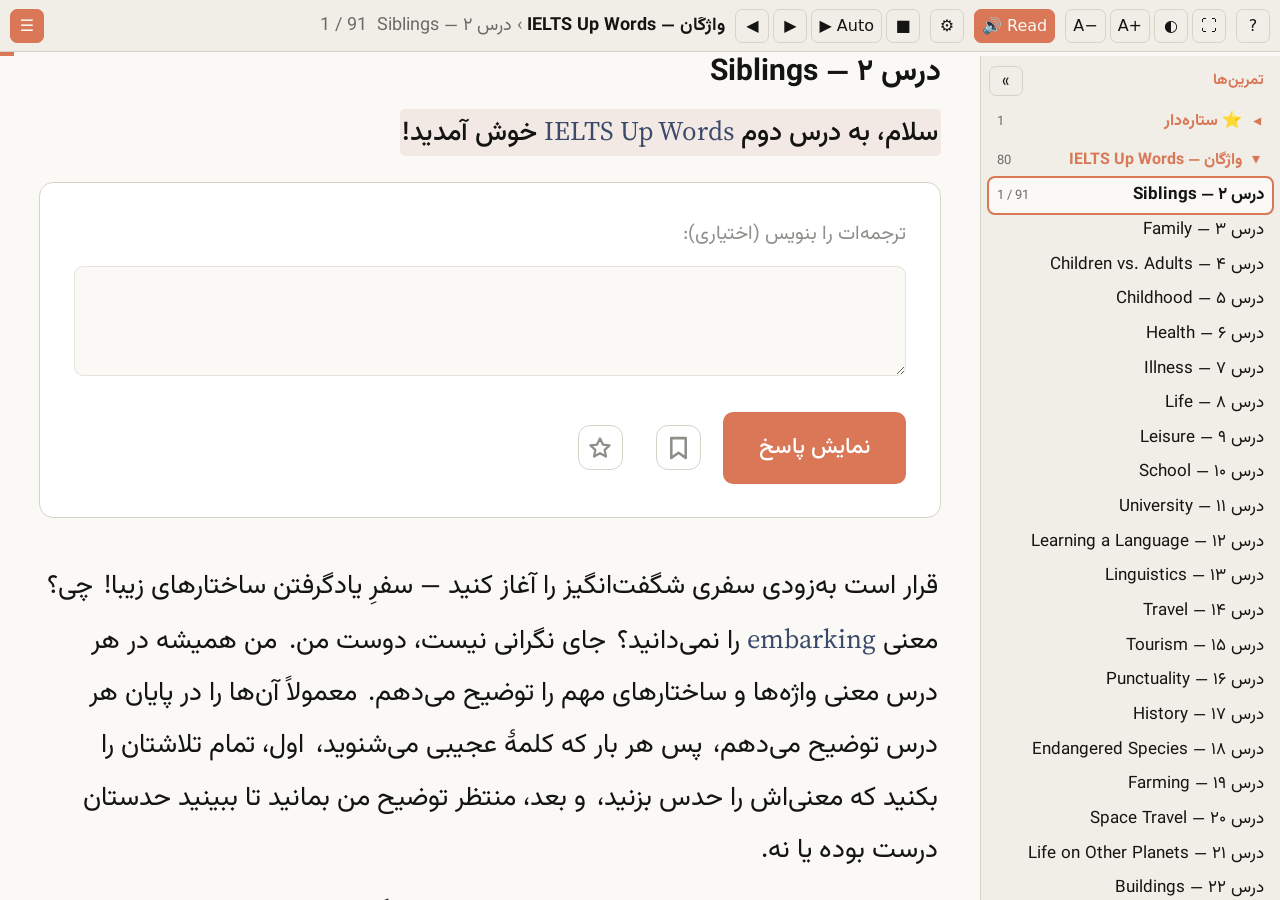
==== commit 22498d73: "Simplify controls: typing setting, Back panels, no upload or earbuds - settings dialog holds every t" ====
--- a/app/index.html
+++ b/app/index.html
@@ -40,22 +40,8 @@
       <button data-cmd="star" title="Star on / off: starred sentences are drilled together in “⭐ ستاره‌دار” (X)">⭐</button>
       <button data-cmd="anki" title="Add the sentence to Anki (+)">+ Anki</button>
     </div>
-    <div class="group touch" data-label="Earbud / headset buttons: play-pause = auto mode · next / previous = sentence">
-      <button id="remote" data-cmd="remote" title="Earbud / headset buttons drive the drill: on / off">🎧 Earbuds</button>
-    </div>
-    <div class="group nav" data-label="Lesson / exercise">
-      <button data-cmd="prevLesson" title="Previous lesson ([)">|◀</button>
-      <button data-cmd="nextLesson" title="Next lesson (])">▶|</button>
-    </div>
-    <div class="group" data-label="Auto mode: time to think · wait after the answer">
-      <button data-cmd="slower" title="More time to think (−)">−</button>
-      <span id="pace" title="Time to think before the answer"></span>
-      <button data-cmd="faster" title="Less time to think (=)">+</button>
-      <span class="sep" title="Wait after the answer">⏭</span>
-      <button data-cmd="shorterWait" title="Shorter wait after the answer (;)">−</button>
-      <span id="after" title="Wait after the answer, then the next sentence"></span>
-      <button data-cmd="longerWait" title="Longer wait after the answer (')">+</button>
-      <button data-cmd="settings" title="Auto-mode settings (O)">⚙</button>
+    <div class="group" data-label="Settings">
+      <button data-cmd="settings" title="All settings: auto mode, reading, typing box (O)">⚙</button>
     </div>
     <div class="group" data-label="Answer">
       <button id="speak" data-cmd="speakAnswers" title="Read the English answer aloud when it shows: on / off (V)">🔊 Read</button>
@@ -78,12 +64,13 @@
 <div id="clock" hidden aria-live="off"><span class="icon"></span><span class="label"></span><i></i></div>
 
 <div id="settings" hidden role="dialog" aria-labelledby="setTitle">
-  <h2 id="setTitle">Auto mode</h2>
+  <h2 id="setTitle">Settings</h2>
   <div id="setList"></div>
   <p id="setFlow"></p>
   <p class="rules">The countdown waits while the answer is being read aloud, while a panel like this one is open, and
     while you are typing in the typing box, so its time is always quiet time. Any move (next, previous, a click
-    on a sentence) starts the time of the new step afresh. Pause (P) keeps the step and its time; P again goes on.</p>
+    on a sentence) starts the time of the new step afresh. Pause (P) keeps the step and its time; P again goes on.
+    The typing box can be turned off here; when it is on, it never takes the keyboard by itself.</p>
   <div class="acts">
     <button id="setTry" data-say="This is how fast the English answers are read aloud.">🔊 Try the speed</button>
     <button id="setDefaults">Defaults</button>
@@ -101,20 +88,20 @@
     <tr><td>Esc</td><td>stop reading aloud and turn auto mode off</td></tr>
     <tr><td>= −</td><td>less / more time to think in auto mode</td></tr>
     <tr><td>; '</td><td>shorter / longer wait after the answer in auto mode</td></tr>
-    <tr><td>O</td><td>auto-mode settings: think time, per word, read aloud, times, speed, wait after</td></tr>
+    <tr><td>O</td><td>all settings: typing box, think time, per word, read aloud, times, speed, wait after, repeat, Persian voice</td></tr>
     <tr><td>C</td><td>checkpoint 🔖 on / off</td></tr>
     <tr><td>X *</td><td>star ⭐ on / off: every starred sentence is in “⭐ ستاره‌دار”, first in the sidebar, drilled like any exercise</td></tr>
     <tr><td>+</td><td>add the sentence to the Anki deck “sentences”</td></tr>
-    <tr><td>] [</td><td>the next / previous exercise in the sidebar, at your place in it</td></tr>
     <tr><td>. ,</td><td>text size</td></tr>
     <tr><td>↓ ↑ PageDown</td><td>scroll a long answer</td></tr>
     <tr><td>V</td><td>read the English answer aloud when it shows: on / off (the “🔊 Read” button)</td></tr>
     <tr><td>T F</td><td>theme, fullscreen</td></tr>
     <tr><td>E L</td><td>sidebar of all exercises: expanded → shrunk to numbers → hidden. Click a group to open it, an exercise to switch to it; auto mode stops at the end of each exercise</td></tr>
+    <tr><td>Back</td><td>close an open panel (settings, help, sidebar on a phone, ⋯), otherwise leave the app</td></tr>
   </table>
   <p class="touchHelp">By touch: tap anywhere on the lesson that is not a sentence or a button to show the answer, and
     again to go on. While auto mode is on, a tap on a sentence does the same (press and hold a sentence to jump to it). ◀ ▶ at the bottom do the same, and so does swiping sideways (right = next, left = previous).
-    With 🎧 Earbuds on (in ⋯), the earbud buttons work too: play / pause = auto mode, next / previous = sentence. ⋯ holds every other control, ☰ the list of all exercises. Tap here to close.
+    ⋯ holds every other control, ☰ the list of all exercises. Tap here to close.
     Your place in every lesson, text size and theme are remembered.</p>
 </div>
 
--- a/app/hands.css
+++ b/app/hands.css
@@ -41,14 +41,12 @@
 #more { display: contents; }
 #more .touch, #moreBtn { display: none; }
 #sideBtn, #where { order: -2; }
-#more .nav { order: -1; }
 #moreBtn.on { background: var(--accent); color: var(--bg); border-color: var(--accent); }
 #backdrop { position: fixed; inset: 0; z-index: 14; }
 #backdrop[hidden] { display: none; }
 #where b { color: var(--fg); }
 #where .count { direction: ltr; unicode-bidi: isolate; font-variant-numeric: tabular-nums; }
-#pace, #after { min-width: 34px; text-align: center; color: var(--muted); font-variant-numeric: tabular-nums; }
-#auto.on, #speak.on, #sideBtn.on, #remote.on { background: var(--accent); color: var(--bg); border-color: var(--accent); }
+#auto.on, #speak.on, #sideBtn.on { background: var(--accent); color: var(--bg); border-color: var(--accent); }
 #progress { position: fixed; top: 52px; left: 0; right: 0; height: 4px; z-index: 20; }
 #progress div { height: 100%; width: 0; background: var(--accent); }
 
@@ -191,7 +189,6 @@
 #settings .rules { margin: .5em 0 .8em; font-size: 15px; color: var(--muted); line-height: 1.5; }
 #settings .acts { display: flex; gap: 10px; flex-wrap: wrap; }
 @media (max-width: 700px) { #settings .row { grid-template-columns: 1fr 42px 110px 42px; font-size: 17px; } }
-#bar .sep { color: var(--muted); margin-left: 4px; }
 
 /* ---------- narrower than the full bar: everything but the transport goes into the ⋯ sheet ---------- */
 @media (max-width: 1250px) {
@@ -206,10 +203,8 @@
   #more .touch { display: flex; }
   #more .group { width: 100%; flex-wrap: wrap; gap: 6px; }
   #more .group::before { content: attr(data-label); width: 100%; font-size: 12px; color: var(--muted); letter-spacing: .02em; }
-  #more .nav { order: 0; }
   #more button, #more select { height: 44px; min-width: 46px; padding: 0 11px; }
   #more select { max-width: 100%; flex: 1; }
-  #pace, #after { min-width: 46px; }
 }
 
 /* ---------- phone: transport at the bottom, sidebar as a drawer, dialogs full screen ---------- */
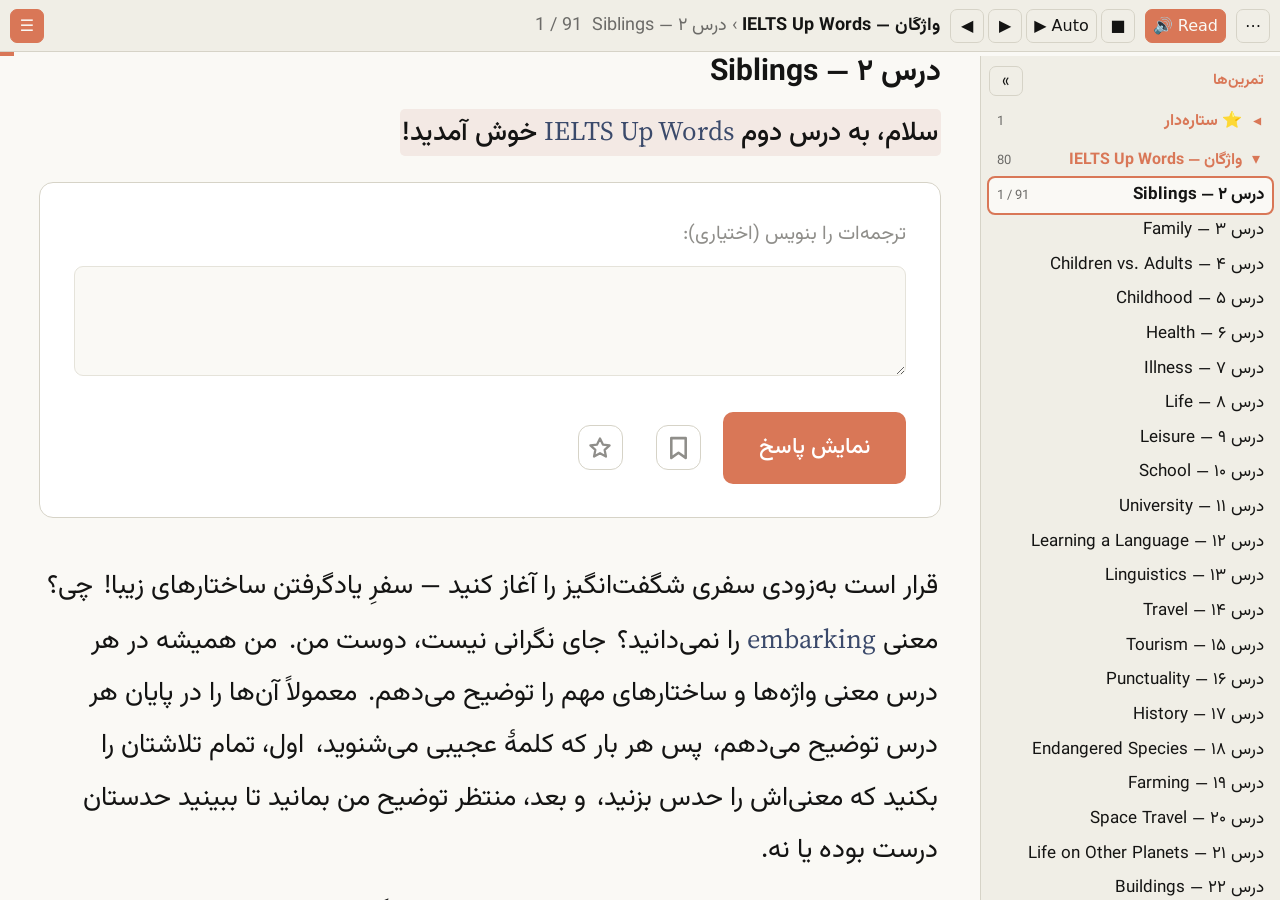
==== commit 66cba0a7: "One Read switch for both voices; settings live in the ... sheet - the Read button (V) turns the Pers" ====
--- a/app/index.html
+++ b/app/index.html
@@ -32,19 +32,23 @@
     <button id="auto" data-cmd="auto" title="Auto mode: play / pause (P)">▶ Auto</button>
     <button data-cmd="quiet" title="Stop auto mode and reading aloud (Esc)">■</button>
   </div>
-  <button id="moreBtn" data-cmd="more" title="More controls">⋯</button>
-  <!-- wide window: part of the bar. Narrower: the sheet that ⋯ opens -->
-  <div id="more">
-    <div class="group touch" data-label="This sentence">
-      <button data-cmd="bookmark" title="Bookmark on / off (C)">🔖</button>
-      <button data-cmd="star" title="Star on / off: starred sentences are drilled together in “⭐ ستاره‌دار” (X)">⭐</button>
+  <button id="speak" data-cmd="speakAnswers" title="Reading aloud — the Persian sentence and the English answer: on / off (V)">🔊 Read</button>
+  <button id="moreBtn" data-cmd="more" title="Settings and more controls">⋯</button>
+  <!-- the ⋯ sheet: the rest of the controls and every auto-play setting -->
+  <div id="more" role="dialog" aria-label="Settings and more controls">
+    <section id="setPanel" aria-label="Auto play">
+      <h3>Auto play</h3>
+      <div id="setList"></div>
+      <p id="setFlow"></p>
+      <p class="rules">The countdown waits while anything is read aloud, while this sheet is open, and while you
+        type. Any move restarts it; P pauses it and P again goes on.</p>
+      <div class="acts">
+        <button id="setTry" data-say="This is how fast the English answers are read aloud.">🔊 Try the speed</button>
+        <button id="setDefaults">Defaults</button>
+      </div>
+    </section>
+    <div class="group" data-label="This sentence">
       <button data-cmd="anki" title="Add the sentence to Anki (+)">+ Anki</button>
-    </div>
-    <div class="group" data-label="Settings">
-      <button data-cmd="settings" title="All settings: auto mode, reading, typing box (O)">⚙</button>
-    </div>
-    <div class="group" data-label="Answer">
-      <button id="speak" data-cmd="speakAnswers" title="Read the English answer aloud when it shows: on / off (V)">🔊 Read</button>
     </div>
     <div class="group" data-label="Look">
       <button data-cmd="smaller" title="Smaller text (,)">A−</button>
@@ -52,7 +56,9 @@
       <button data-cmd="theme" title="Theme (T)">◐</button>
       <button data-cmd="fullscreen" title="Fullscreen (F)">⛶</button>
     </div>
-    <button data-cmd="help" title="Help (?)">?</button>
+    <div class="group" data-label="Help">
+      <button data-cmd="help" title="Help (?)">?</button>
+    </div>
   </div>
 </header>
 <div id="backdrop" hidden></div>
@@ -63,45 +69,30 @@
 <div id="toast" dir="auto"></div>
 <div id="clock" hidden aria-live="off"><span class="icon"></span><span class="label"></span><i></i></div>
 
-<div id="settings" hidden role="dialog" aria-labelledby="setTitle">
-  <h2 id="setTitle">Settings</h2>
-  <div id="setList"></div>
-  <p id="setFlow"></p>
-  <p class="rules">The countdown waits while the answer is being read aloud, while a panel like this one is open, and
-    while you are typing in the typing box, so its time is always quiet time. Any move (next, previous, a click
-    on a sentence) starts the time of the new step afresh. Pause (P) keeps the step and its time; P again goes on.
-    The typing box can be turned off here; when it is on, it never takes the keyboard by itself.</p>
-  <div class="acts">
-    <button id="setTry" data-say="This is how fast the English answers are read aloud.">🔊 Try the speed</button>
-    <button id="setDefaults">Defaults</button>
-    <button id="setClose">Close (Esc)</button>
-  </div>
-</div>
-
 <div id="help" hidden>
   <h2>Keys and touch</h2>
   <table>
     <tr><th>Key</th><th>Does</th></tr>
     <tr><td>Space Enter → N</td><td>show the answer; when it is shown, go to the next sentence</td></tr>
     <tr><td>Shift+Space ← B</td><td>previous sentence, answer shown</td></tr>
-    <tr><td>P</td><td>auto mode: think time → answer read aloud → a short wait → next sentence. P pauses where it is; P again goes on</td></tr>
+    <tr><td>P</td><td>auto mode: Persian clip → think time → answer read aloud → a short wait → next sentence. P pauses where it is; P again goes on</td></tr>
     <tr><td>Esc</td><td>stop reading aloud and turn auto mode off</td></tr>
     <tr><td>= −</td><td>less / more time to think in auto mode</td></tr>
     <tr><td>; '</td><td>shorter / longer wait after the answer in auto mode</td></tr>
-    <tr><td>O</td><td>all settings: typing box, think time, per word, read aloud, times, speed, wait after, repeat, Persian voice</td></tr>
+    <tr><td>O</td><td>the ⋯ sheet: every setting — typing box, think time, per word, read aloud, times, speed, wait after, repeat</td></tr>
     <tr><td>C</td><td>checkpoint 🔖 on / off</td></tr>
     <tr><td>X *</td><td>star ⭐ on / off: every starred sentence is in “⭐ ستاره‌دار”, first in the sidebar, drilled like any exercise</td></tr>
     <tr><td>+</td><td>add the sentence to the Anki deck “sentences”</td></tr>
     <tr><td>. ,</td><td>text size</td></tr>
     <tr><td>↓ ↑ PageDown</td><td>scroll a long answer</td></tr>
-    <tr><td>V</td><td>read the English answer aloud when it shows: on / off (the “🔊 Read” button)</td></tr>
+    <tr><td>V</td><td>reading aloud (the Persian clip and the English answer): on / off (the “🔊 Read” button)</td></tr>
     <tr><td>T F</td><td>theme, fullscreen</td></tr>
     <tr><td>E L</td><td>sidebar of all exercises: expanded → shrunk to numbers → hidden. Click a group to open it, an exercise to switch to it; auto mode stops at the end of each exercise</td></tr>
-    <tr><td>Back</td><td>close an open panel (settings, help, sidebar on a phone, ⋯), otherwise leave the app</td></tr>
+    <tr><td>Back</td><td>close an open panel (the ⋯ sheet, help, sidebar on a phone), otherwise leave the app</td></tr>
   </table>
   <p class="touchHelp">By touch: tap anywhere on the lesson that is not a sentence or a button to show the answer, and
     again to go on. While auto mode is on, a tap on a sentence does the same (press and hold a sentence to jump to it). ◀ ▶ at the bottom do the same, and so does swiping sideways (right = next, left = previous).
-    ⋯ holds every other control, ☰ the list of all exercises. Tap here to close.
+    ⋯ holds the auto-play settings and every other control, ☰ the list of all exercises. Tap here to close.
     Your place in every lesson, text size and theme are remembered.</p>
 </div>
 
--- a/app/hands.css
+++ b/app/hands.css
@@ -37,9 +37,19 @@
 }
 #where .t { min-width: 0; overflow: hidden; text-overflow: ellipsis; }
 #where .count { flex: none; }
-/* wide window: #more is simply part of the bar, in the old order */
-#more { display: contents; }
-#more .touch, #moreBtn { display: none; }
+/* the ⋯ sheet: on every window width it holds the extra controls and the auto-play settings */
+#moreBtn { display: block; }
+#more {
+  display: none; position: fixed; top: 60px; right: 8px; z-index: 40;
+  width: min(460px, calc(100vw - 16px)); max-height: calc(100dvh - 68px - var(--bot));
+  overflow: auto; flex-wrap: wrap; align-items: center; gap: 12px 10px;
+  padding: 12px 14px 14px; background: var(--panel); border: 1px solid var(--line); border-radius: 12px;
+  box-shadow: 0 14px 44px rgba(0,0,0,.3);
+}
+body.more #more { display: flex; }
+#more .group { width: 100%; flex-wrap: wrap; gap: 6px; }
+#more .group::before { content: attr(data-label); width: 100%; font-size: 12px; color: var(--muted); letter-spacing: .02em; }
+#more button { height: 44px; min-width: 46px; padding: 0 11px; }
 #sideBtn, #where { order: -2; }
 #moreBtn.on { background: var(--accent); color: var(--bg); border-color: var(--accent); }
 #backdrop { position: fixed; inset: 0; z-index: 14; }
@@ -149,6 +159,7 @@
 
 /* auto mode: the play / pause button, and a countdown big enough to read from across the room */
 #auto { min-width: 96px; }
+#speak { min-width: 92px; }
 #auto.paused { border-color: var(--accent); color: var(--accent); border-width: 2px; }
 #clock {
   position: fixed; right: 26px; bottom: 26px; z-index: 25; display: flex; align-items: center; gap: 10px;
@@ -163,49 +174,21 @@
 #clock i { position: absolute; left: 0; bottom: 0; height: 6px; width: calc(100% * var(--done, 0)); background: var(--accent); }
 #clock.answer i { background: #2f8f3a; }
 
-/* auto-mode settings */
-#settings {
-  position: fixed; z-index: 45; top: 50%; left: 50%; transform: translate(-50%, -50%); width: min(860px, 96vw);
-  max-height: 94vh; overflow: auto;
-  background: var(--panel); border: 1px solid var(--line); border-radius: 14px; padding: 18px 28px 20px;
-  font-size: 20px; line-height: 1.4; box-shadow: 0 20px 60px rgba(0,0,0,.35);
-}
-#settings[hidden] { display: none; }
-#settings h2 { margin: 0 0 .4em; font-size: 26px; }
-#settings .row {
-  display: grid; grid-template-columns: 1fr 48px 150px 48px; gap: 10px; align-items: center;
-  padding: 7px 0; border-top: 1px solid var(--line);
-}
-#settings .row b { text-align: center; color: var(--accent); font-size: 23px; font-variant-numeric: tabular-nums; }
-#settings button {
-  font: inherit; color: var(--fg); background: var(--bg); border: 1px solid var(--line); border-radius: 8px;
-  height: 42px; padding: 0 14px; cursor: pointer;
-}
-#settings .row button { font-size: 24px; padding: 0; }
-#settings button:hover:not(:disabled) { border-color: var(--accent); }
-#settings button:disabled { opacity: .35; cursor: default; }
-#settings button.on { background: var(--accent); color: var(--bg); border-color: var(--accent); }
-#setFlow { margin: .7em 0 .3em; padding: 8px 12px; border-radius: 8px; background: var(--bg); font-size: 18px; }
-#settings .rules { margin: .5em 0 .8em; font-size: 15px; color: var(--muted); line-height: 1.5; }
-#settings .acts { display: flex; gap: 10px; flex-wrap: wrap; }
-@media (max-width: 700px) { #settings .row { grid-template-columns: 1fr 42px 110px 42px; font-size: 17px; } }
-
-/* ---------- narrower than the full bar: everything but the transport goes into the ⋯ sheet ---------- */
-@media (max-width: 1250px) {
-  #moreBtn { display: block; }
-  #more {
-    display: none; position: fixed; top: 60px; right: 8px; z-index: 40; width: min(430px, calc(100vw - 16px));
-    max-height: calc(100dvh - 68px - var(--bot)); overflow: auto; flex-wrap: wrap; align-items: center; gap: 12px 10px;
-    padding: 12px 14px 14px; background: var(--panel); border: 1px solid var(--line); border-radius: 12px;
-    box-shadow: 0 14px 44px rgba(0,0,0,.3);
-  }
-  body.more #more { display: flex; }
-  #more .touch { display: flex; }
-  #more .group { width: 100%; flex-wrap: wrap; gap: 6px; }
-  #more .group::before { content: attr(data-label); width: 100%; font-size: 12px; color: var(--muted); letter-spacing: .02em; }
-  #more button, #more select { height: 44px; min-width: 46px; padding: 0 11px; }
-  #more select { max-width: 100%; flex: 1; }
-}
+/* auto-play settings, inside the ⋯ sheet */
+#setPanel { width: 100%; }
+#setPanel h3 { margin: 0 0 .35em; font-size: 13px; font-weight: 600; color: var(--muted); letter-spacing: .02em; }
+#setPanel .row {
+  display: grid; grid-template-columns: 1fr 40px 96px 40px; gap: 8px; align-items: center;
+  padding: 6px 0; border-top: 1px solid var(--line); font-size: 15px; line-height: 1.35;
+}
+#setPanel .row:first-child { border-top: 0; }
+#setPanel .row b { text-align: center; color: var(--accent); font-size: 17px; font-variant-numeric: tabular-nums; }
+#setPanel .row button { height: 36px; min-width: 36px; font-size: 20px; padding: 0; }
+#setPanel button:disabled { opacity: .35; cursor: default; }
+#setFlow { margin: .6em 0 .3em; padding: 7px 10px; border-radius: 8px; background: var(--bg); font-size: 13.5px; line-height: 1.45; }
+#setPanel .rules { margin: .45em 0 .65em; font-size: 12.5px; color: var(--muted); line-height: 1.5; }
+#setPanel .acts { display: flex; gap: 8px; flex-wrap: wrap; }
+#setPanel .acts button { flex: 1; white-space: nowrap; padding: 0 8px; font-size: 14px; }
 
 /* ---------- phone: transport at the bottom, sidebar as a drawer, dialogs full screen ---------- */
 @media (max-width: 700px) {
@@ -232,17 +215,15 @@
   #clock { bottom: calc(var(--bot) + 12px); right: 10px; min-width: 0; gap: 6px; padding: 7px 12px 11px; font-size: 22px; border-radius: 11px; opacity: .94; }
   #clock .icon { font-size: 19px; }
   #clock .label { font-size: 20px; }
-  #settings, #help {
+  #help {
     top: 0; left: 0; transform: none; width: 100%; height: 100%; height: 100dvh; max-height: none;
-    border: 0; border-radius: 0; padding: 14px 16px calc(22px + env(safe-area-inset-bottom, 0px)); font-size: 16px;
+    border: 0; border-radius: 0; padding: 14px 16px calc(22px + env(safe-area-inset-bottom, 0px)); font-size: 15px;
   }
-  #settings h2, #help h2 { font-size: 21px; }
-  #settings .row { grid-template-columns: 1fr 44px 78px 44px; gap: 6px; font-size: 16px; }
-  #settings .row b { font-size: 18px; }
-  #settings button { height: 44px; }
-  #setFlow { font-size: 15px; }
-  #settings .acts button { flex: 1; white-space: nowrap; padding: 0 8px; }
-  #help { font-size: 15px; }
+  #help h2 { font-size: 21px; }
+  #setPanel .row { grid-template-columns: 1fr 38px 76px 38px; gap: 5px; font-size: 14px; }
+  #setPanel .row b { font-size: 16px; }
+  #setPanel .row button { height: 34px; min-width: 34px; font-size: 19px; }
+  #setFlow { font-size: 13px; }
   #help th:nth-child(2), #help td:nth-child(2), #help tr:has(td:first-child:empty) { display: none; }   /* no keys on a phone */
   #help th, #help td { padding: 6px 6px; }
 }
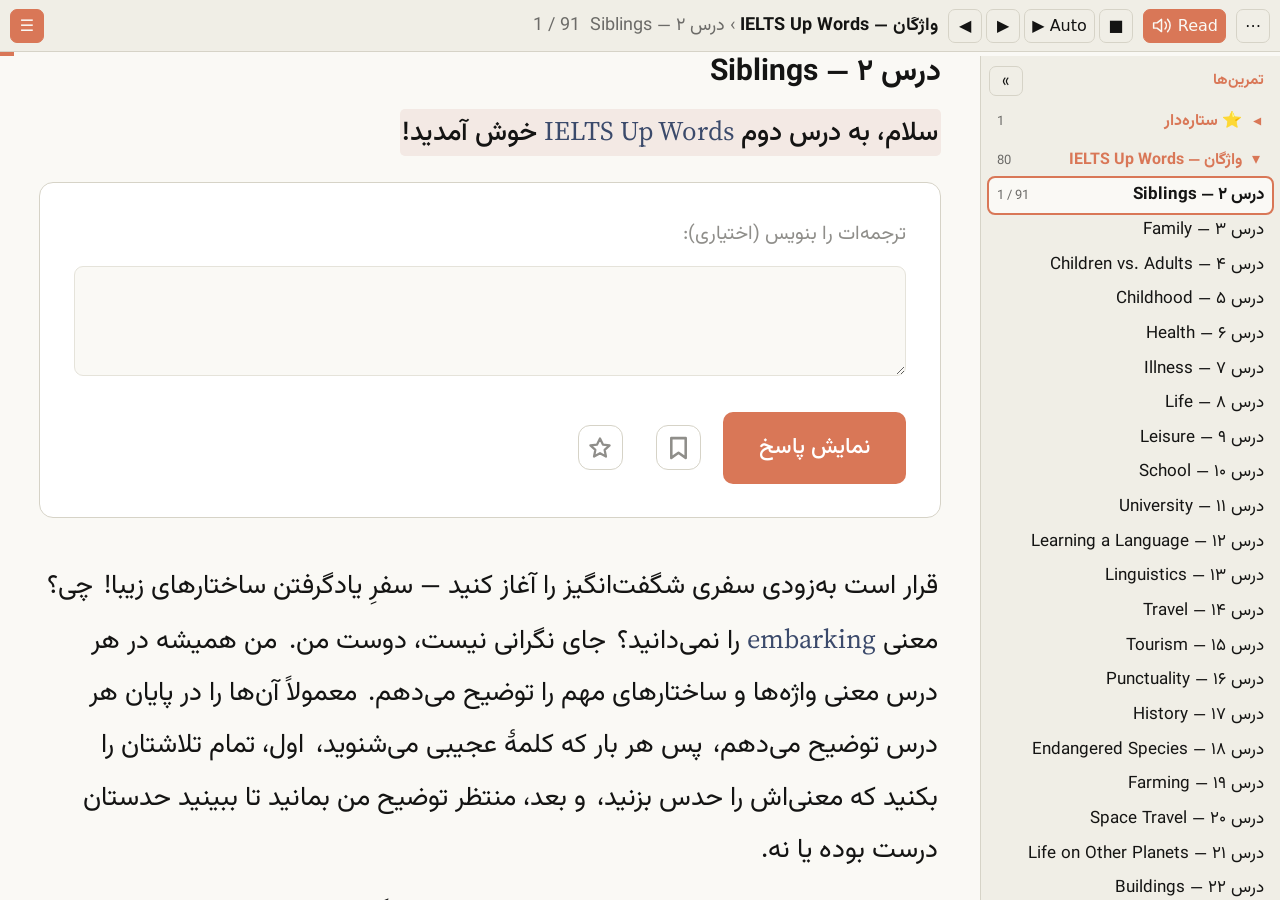
==== commit 6649c0c8: "Improve the mobile recall practice interface" ====
--- a/app/index.html
+++ b/app/index.html
@@ -23,42 +23,46 @@
 <!-- covers the page until the exercise is at the saved place, in the saved size and theme (boot / bootDone) -->
 <div id="boot" class="first" role="status"><i class="ring"></i><b>English recall</b><span id="bootMsg" dir="auto">Loading…</span></div>
 <header id="bar">
-  <button id="sideBtn" data-cmd="side" title="All exercises: expand / shrink / hide the sidebar (E or L)">☰</button>
+  <button id="sideBtn" aria-label="Exercises" aria-controls="exercises" data-cmd="side" title="All exercises: expand / shrink / hide the sidebar (E or L)">☰</button>
   <div id="where" dir="rtl"></div>
   <!-- on a phone this group is the bar at the bottom of the screen -->
   <div class="group" id="transport">
-    <button data-cmd="prev" title="Previous sentence (Shift+Space)">◀</button>
-    <button data-cmd="step" title="Answer, then next sentence (Space)">▶</button>
+    <button data-cmd="prev" aria-label="Previous sentence" title="Previous sentence (Shift+Space)">◀</button>
+    <button data-cmd="step" title="Answer, then next sentence (Space)"><span class="stepArrow">▶</span><span id="stepLabel" lang="fa" dir="rtl">نمایش پاسخ</span></button>
     <button id="auto" data-cmd="auto" title="Auto mode: play / pause (P)">▶ Auto</button>
-    <button data-cmd="quiet" title="Stop auto mode and reading aloud (Esc)">■</button>
+    <button data-cmd="quiet" aria-label="Stop playback" title="Stop auto mode and reading aloud (Esc)">■</button>
   </div>
-  <button id="speak" data-cmd="speakAnswers" title="Reading aloud — the Persian sentence and the English answer: on / off (V)">🔊 Read</button>
-  <button id="moreBtn" data-cmd="more" title="Settings and more controls">⋯</button>
+  <button id="speak" aria-label="Read aloud" aria-pressed="true" data-cmd="speakAnswers" title="Reading aloud — the Persian sentence and the English answer: on / off (V)">
+    <svg aria-hidden="true" viewBox="0 0 24 24" fill="none" stroke="currentColor" stroke-width="1.7" stroke-linecap="round" stroke-linejoin="round">
+      <path d="M3 9h4l5-4v14l-5-4H3z"/>
+      <path class="soundOn" d="M16 8a6 6 0 0 1 0 8m3-11a10 10 0 0 1 0 14"/>
+      <path class="soundOff" d="m16 9 5 6m0-6-5 6"/>
+    </svg><span>Read</span>
+  </button>
+  <button id="moreBtn" aria-label="Settings" aria-controls="more" aria-expanded="false" data-cmd="more" title="Settings and more controls">⋯</button>
   <!-- the ⋯ sheet: the rest of the controls and every auto-play setting -->
   <div id="more" role="dialog" aria-label="Settings and more controls">
-    <section id="setPanel" aria-label="Auto play">
-      <h3>Auto play</h3>
+    <div class="group" data-label="Display">
+      <button data-cmd="smaller" aria-label="Smaller text" title="Smaller text (,)">A−</button>
+      <button data-cmd="bigger" aria-label="Larger text" title="Larger text (.)">A+</button>
+      <button data-cmd="theme" title="Change theme (T)">Theme</button>
+      <button data-cmd="fullscreen" title="Fullscreen (F)">Fullscreen</button>
+    </div>
+    <label class="typingSetting">Translation box <input id="typingSetting" type="checkbox"></label>
+    <details id="setPanel">
+      <summary>Auto playback</summary>
       <div id="setList"></div>
       <p id="setFlow"></p>
-      <p class="rules">The countdown waits while anything is read aloud, while this sheet is open, and while you
-        type. Any move restarts it; P pauses it and P again goes on.</p>
+      <p class="rules">The timer waits during playback, while settings are open, and while you type.</p>
       <div class="acts">
-        <button id="setTry" data-say="This is how fast the English answers are read aloud.">🔊 Try the speed</button>
+        <button id="setTry" data-say="This is how fast the English answers are read aloud.">Try the speed</button>
         <button id="setDefaults">Defaults</button>
       </div>
-    </section>
+    </details>
     <div class="group" data-label="This sentence">
       <button data-cmd="anki" title="Add the sentence to Anki (+)">+ Anki</button>
     </div>
-    <div class="group" data-label="Look">
-      <button data-cmd="smaller" title="Smaller text (,)">A−</button>
-      <button data-cmd="bigger" title="Bigger text (.)">A+</button>
-      <button data-cmd="theme" title="Theme (T)">◐</button>
-      <button data-cmd="fullscreen" title="Fullscreen (F)">⛶</button>
-    </div>
-    <div class="group" data-label="Help">
-      <button data-cmd="help" title="Help (?)">?</button>
-    </div>
+    <button data-cmd="help" title="Help (?)">Help</button>
   </div>
 </header>
 <div id="backdrop" hidden></div>
@@ -67,10 +71,17 @@
 <iframe id="lesson" title="Lesson"></iframe>
 <nav id="exercises" hidden dir="rtl" aria-label="Exercises"></nav>
 <div id="toast" dir="auto"></div>
-<div id="clock" hidden aria-live="off"><span class="icon"></span><span class="label"></span><i></i></div>
+<div id="clock" hidden aria-live="off"><span class="icon"></span><span class="label"></span><span class="phase"></span><i></i></div>
 
-<div id="help" hidden>
-  <h2>Keys and touch</h2>
+<dialog id="help" aria-labelledby="helpTitle">
+  <header><h2 id="helpTitle">Practice help</h2><form method="dialog"><button autofocus>Close</button></form></header>
+  <ul class="touchHelp">
+    <li>Tap <b lang="fa">نمایش پاسخ</b> to reveal the answer, then <b lang="fa">جملهٔ بعدی</b> to continue.</li>
+    <li>Tap a Persian sentence to jump to it. In Auto, press and hold the sentence to jump.</li>
+    <li>Outside the answer, tap the lesson background to advance, or swipe right for next and left for previous.</li>
+    <li>Inside the answer, scroll, select text, or tap a heading to open its notes.</li>
+    <li>Use ☰ to switch exercises and ⋯ for settings. Back closes an open panel.</li>
+  </ul>
   <table>
     <tr><th>Key</th><th>Does</th></tr>
     <tr><td>Space Enter → N</td><td>show the answer; when it is shown, go to the next sentence</td></tr>
@@ -90,11 +101,7 @@
     <tr><td>E L</td><td>sidebar of all exercises: expanded → shrunk to numbers → hidden. Click a group to open it, an exercise to switch to it; auto mode stops at the end of each exercise</td></tr>
     <tr><td>Back</td><td>close an open panel (the ⋯ sheet, help, sidebar on a phone), otherwise leave the app</td></tr>
   </table>
-  <p class="touchHelp">By touch: tap anywhere on the lesson that is not a sentence or a button to show the answer, and
-    again to go on. While auto mode is on, a tap on a sentence does the same (press and hold a sentence to jump to it). ◀ ▶ at the bottom do the same, and so does swiping sideways (right = next, left = previous).
-    ⋯ holds the auto-play settings and every other control, ☰ the list of all exercises. Tap here to close.
-    Your place in every lesson, text size and theme are remembered.</p>
-</div>
+</dialog>
 
 <script src="stars.js"></script>
 <script src="hands.js"></script>
--- a/app/hands.css
+++ b/app/hands.css
@@ -14,12 +14,12 @@
 }
 
 * { box-sizing: border-box; touch-action: manipulation; }
-:root { --bot: 0px; }   /* height of the bottom bar (phones) */
+:root { --bar-height: 52px; --bot: 0px; --timer: 0px; }   /* height of the bottom bar (phones) */
 html, body { height: 100%; overscroll-behavior: none; }   /* a sideways swipe is "next", not the browser's "back" */
 body { margin: 0; overflow: hidden; background: var(--bg); color: var(--fg); font-family: system-ui, sans-serif; }
 
 #bar {
-  position: fixed; inset: 0 0 auto 0; z-index: 20; height: 52px;
+  position: fixed; inset: 0 0 auto 0; z-index: 20; height: var(--bar-height);
   display: flex; align-items: center; gap: 10px; padding: 0 10px;
   background: var(--panel); border-bottom: 1px solid var(--line); font-size: 16px; line-height: 1;
 }
@@ -40,8 +40,8 @@
 /* the ⋯ sheet: on every window width it holds the extra controls and the auto-play settings */
 #moreBtn { display: block; }
 #more {
-  display: none; position: fixed; top: 60px; right: 8px; z-index: 40;
-  width: min(460px, calc(100vw - 16px)); max-height: calc(100dvh - 68px - var(--bot));
+  display: none; position: fixed; top: calc(var(--bar-height) + 8px); right: 8px; z-index: 40;
+  width: min(460px, calc(100vw - 16px)); max-height: calc(100dvh - var(--bar-height) - 16px - var(--bot) - var(--timer));
   overflow: auto; flex-wrap: wrap; align-items: center; gap: 12px 10px;
   padding: 12px 14px 14px; background: var(--panel); border: 1px solid var(--line); border-radius: 12px;
   box-shadow: 0 14px 44px rgba(0,0,0,.3);
@@ -57,12 +57,12 @@
 #where b { color: var(--fg); }
 #where .count { direction: ltr; unicode-bidi: isolate; font-variant-numeric: tabular-nums; }
 #auto.on, #speak.on, #sideBtn.on { background: var(--accent); color: var(--bg); border-color: var(--accent); }
-#progress { position: fixed; top: 52px; left: 0; right: 0; height: 4px; z-index: 20; }
+#progress { position: fixed; top: var(--bar-height); left: 0; right: 0; height: 4px; z-index: 20; }
 #progress div { height: 100%; width: 0; background: var(--accent); }
 
 #lesson, #boot:not(.first) {
-  position: fixed; top: 56px; left: 0; width: 100%; border: 0; background: var(--bg);
-  height: calc(100% - 56px - var(--bot)); height: calc(100dvh - 56px - var(--bot));
+  position: fixed; top: calc(var(--bar-height) + 4px); left: 0; width: 100%; border: 0; background: var(--bg);
+  height: calc(100% - var(--bar-height) - 4px - var(--bot) - var(--timer)); height: calc(100dvh - var(--bar-height) - 4px - var(--bot) - var(--timer));
 }
 
 /* the loading cover: the whole window at the start (.first), later only the lesson frame while an exercise loads */
@@ -92,7 +92,7 @@
 /* exercises sidebar: docked beside the lesson, for a page that holds several exercises */
 :root { --side: 300px; }
 #exercises {
-  position: fixed; top: 56px; bottom: 0; right: 0; width: var(--side); z-index: 10; overflow: auto;
+  position: fixed; top: calc(var(--bar-height) + 4px); bottom: 0; right: 0; width: var(--side); z-index: 10; overflow: auto;
   background: var(--panel); border-left: 1px solid var(--line); padding: 6px 8px 40px;
   font-family: "Vazirmatn", system-ui, sans-serif; font-size: 17px; line-height: 1.45;
 }
@@ -151,7 +151,14 @@
   background: var(--panel); border: 1px solid var(--line); border-radius: 14px; padding: 20px 28px;
   font-size: 17px; line-height: 1.5; box-shadow: 0 20px 60px rgba(0,0,0,.35);
 }
-#help[hidden] { display: none; }
+#help { margin: 0; color: var(--fg); }
+#help::backdrop { background: rgba(0,0,0,.4); }
+#help header { display: flex; align-items: center; justify-content: space-between; gap: 12px; margin-bottom: 10px; }
+#help header h2 { margin: 0; }
+#help button { min-height: 44px; padding: 0 14px; font: inherit; color: var(--fg); background: var(--bg); border: 1px solid var(--line); border-radius: 8px; }
+#help .touchHelp { display: none; padding-inline-start: 1.3em; }
+#help .touchHelp li { margin-bottom: .75em; }
+@media (pointer: coarse) { #help .touchHelp { display: block; } }
 #help h2 { margin: 0 0 .5em; font-size: 22px; }
 #help table { border-collapse: collapse; width: 100%; }
 #help th, #help td { text-align: left; padding: 5px 10px; border-bottom: 1px solid var(--line); }
@@ -159,7 +166,9 @@
 
 /* auto mode: the play / pause button, and a countdown big enough to read from across the room */
 #auto { min-width: 96px; }
-#speak { min-width: 92px; }
+#speak { min-width: 92px; display: inline-flex; align-items: center; justify-content: center; gap: 6px; }
+#speak svg { width: 21px; height: 21px; }
+#speak.on .soundOff, #speak:not(.on) .soundOn, #stepLabel, #clock .phase { display: none; }
 #auto.paused { border-color: var(--accent); color: var(--accent); border-width: 2px; }
 #clock {
   position: fixed; right: 26px; bottom: 26px; z-index: 25; display: flex; align-items: center; gap: 10px;
@@ -176,7 +185,11 @@
 
 /* auto-play settings, inside the ⋯ sheet */
 #setPanel { width: 100%; }
-#setPanel h3 { margin: 0 0 .35em; font-size: 13px; font-weight: 600; color: var(--muted); letter-spacing: .02em; }
+#setPanel { border-block: 1px solid var(--line); }
+#setPanel summary { padding: 14px 0; cursor: pointer; font-weight: 600; }
+#setPanel[open] { padding-bottom: 12px; }
+.typingSetting { width: 100%; min-height: 44px; display: flex; align-items: center; justify-content: space-between; cursor: pointer; }
+.typingSetting input { width: 20px; height: 20px; accent-color: var(--accent); }
 #setPanel .row {
   display: grid; grid-template-columns: 1fr 40px 96px 40px; gap: 8px; align-items: center;
   padding: 6px 0; border-top: 1px solid var(--line); font-size: 15px; line-height: 1.35;
@@ -192,41 +205,54 @@
 
 /* ---------- phone: transport at the bottom, sidebar as a drawer, dialogs full screen ---------- */
 @media (max-width: 700px) {
-  :root { --bot: calc(62px + env(safe-area-inset-bottom, 0px)); }
-  #bar { gap: 6px; padding: 0 8px; }
-  #where { min-width: 0; font-size: 15px; gap: 8px; }
-  #where.multi b, #where.multi .arrow { display: none; }   /* the exercise's own title is enough */
-  #where.multi .part { color: var(--fg); font-weight: 700; }
-  #where .count { font-size: 13px; }
-  #transport {
-    position: fixed; left: 0; right: 0; bottom: 0; height: var(--bot); gap: 8px;
-    padding: 7px 10px calc(7px + env(safe-area-inset-bottom, 0px));
+  :root { --bar-height: calc(56px + env(safe-area-inset-top, 0px)); --bot: calc(64px + env(safe-area-inset-bottom, 0px)); }
+  body.auto { --timer: 28px; }
+  #bar { gap: 4px; padding: env(safe-area-inset-top, 0px) 8px 0; }
+  #bar > button { min-width: 44px; height: 44px; border-color: transparent; }
+  #bar #speak { min-width: 44px; }
+  #speak.on { color: var(--fg); background: transparent; }
+  #speak:not(.on) { color: var(--muted); }
+  #speak span, .stepArrow { display: none; }
+  #where { min-width: 0; align-items: center; gap: 6px; font-size: 15px; line-height: 1.45; }
+  #where .t, #exercises .title { display: -webkit-box; -webkit-box-orient: vertical; -webkit-line-clamp: 2; white-space: normal; overflow-wrap: anywhere; }
+  #where.multi b, #where.multi .arrow { display: none; }
+  #where .part { color: var(--fg); font-weight: 700; }
+  #where .count { font-size: 12px; }
+  #bar #transport {
+    position: fixed; left: 0; right: 0; bottom: 0; height: var(--bot); display: grid;
+    grid-template-columns: 44px minmax(0, 1fr) 84px 44px; gap: 6px;
+    padding: 7px max(10px, env(safe-area-inset-right)) calc(7px + env(safe-area-inset-bottom)) max(10px, env(safe-area-inset-left));
     background: var(--panel); border-top: 1px solid var(--line);
   }
-  #transport button { flex: 1; height: 48px; min-width: 0; font-size: 19px; border-radius: 10px; }
-  #transport [data-cmd="step"] { flex: 2.2; background: var(--accent); color: var(--bg); border-color: var(--accent); font-size: 22px; }
-  #transport #auto { flex: 1.7; min-width: 0; font-size: 16px; }
-  #transport [data-cmd="quiet"] { flex: .8; }
+  #transport button { height: 48px; min-width: 0; border-radius: 10px; }
+  #transport [data-cmd="prev"], #transport [data-cmd="quiet"] { border-color: transparent; font-size: 16px; }
+  #transport [data-cmd="step"] { background: var(--accent); color: #141413; border-color: transparent; }
+  #stepLabel { display: inline; font: 700 17px/1.4 "Vazirmatn", system-ui, sans-serif; white-space: nowrap; }
+  #transport #auto { min-width: 0; padding: 0 4px; font-size: 14px; white-space: nowrap; }
+  #transport #auto.on, #transport #auto.paused { background: transparent; color: var(--fg); border: 2px solid var(--accent); }
   #backdrop { background: rgba(0,0,0,.4); }
-  #exercises { z-index: 16; width: min(340px, 86vw); bottom: var(--bot); font-size: 17px; box-shadow: -8px 0 30px rgba(0,0,0,.25); }
-  #exercises .head button { display: none; }             /* a drawer does not shrink */
-  #toast { left: 12px; right: 12px; bottom: calc(var(--bot) + 12px); max-width: none; font-size: 16px; padding: 9px 14px; }
-  body.auto #toast { right: 122px; }
-  #clock { bottom: calc(var(--bot) + 12px); right: 10px; min-width: 0; gap: 6px; padding: 7px 12px 11px; font-size: 22px; border-radius: 11px; opacity: .94; }
-  #clock .icon { font-size: 19px; }
-  #clock .label { font-size: 20px; }
+  #exercises { z-index: 16; width: min(340px, 86vw); bottom: calc(var(--bot) + var(--timer)); font-size: 17px; box-shadow: -8px 0 30px rgba(0,0,0,.25); }
+  #exercises .head button { display: none; }
+  #exercises .grp:not(.closed) .item { display: grid; grid-template-columns: minmax(0, 1fr) 7ch;
+    min-height: 44px; align-items: center; padding: 8px; border-inline-start: 3px solid transparent; }
+  #exercises .prog { text-align: left; }
+  #exercises .grp .item.cur { outline: none; background: var(--bg); background: color-mix(in srgb, var(--accent) 12%, var(--panel)); border-inline-start-color: var(--accent); }
+  #toast { left: 12px; right: 12px; bottom: calc(var(--bot) + var(--timer) + 8px); max-width: none; font-size: 16px; padding: 9px 14px; }
+  #clock { left: 0; right: 0; bottom: var(--bot); height: var(--timer); border: 0; border-top: 1px solid var(--line);
+    border-radius: 0; padding: 2px 12px 4px; box-shadow: none; justify-content: center; }
+  #clock .icon, #clock .label { display: none; }
+  #clock .phase { display: inline; font-size: 12px; font-weight: 600; }
+  #clock i { height: 2px; }
   #help {
-    top: 0; left: 0; transform: none; width: 100%; height: 100%; height: 100dvh; max-height: none;
-    border: 0; border-radius: 0; padding: 14px 16px calc(22px + env(safe-area-inset-bottom, 0px)); font-size: 15px;
+    top: 0; left: 0; transform: none; width: 100%; max-width: none; height: 100%; height: 100dvh; max-height: none;
+    border: 0; border-radius: 0; padding: calc(14px + env(safe-area-inset-top)) 16px calc(22px + env(safe-area-inset-bottom, 0px)); font-size: 15px;
   }
   #help h2 { font-size: 21px; }
-  #setPanel .row { grid-template-columns: 1fr 38px 76px 38px; gap: 5px; font-size: 14px; }
+  #setPanel .row { grid-template-columns: minmax(0,1fr) 44px 58px 44px; gap: 5px; font-size: 14px; }
   #setPanel .row b { font-size: 16px; }
-  #setPanel .row button { height: 34px; min-width: 34px; font-size: 19px; }
+  #setPanel .row button { height: 44px; min-width: 44px; font-size: 19px; }
   #setFlow { font-size: 13px; }
-  #help th:nth-child(2), #help td:nth-child(2), #help tr:has(td:first-child:empty) { display: none; }   /* no keys on a phone */
-  #help th, #help td { padding: 6px 6px; }
-}
-#help .touchHelp { display: none; }
-@media (pointer: coarse) { #help .touchHelp { display: block; } }
+  #help table { display: none; }
+  #help .touchHelp { display: block; }
+}
 #bar [hidden] { display: none !important; }
